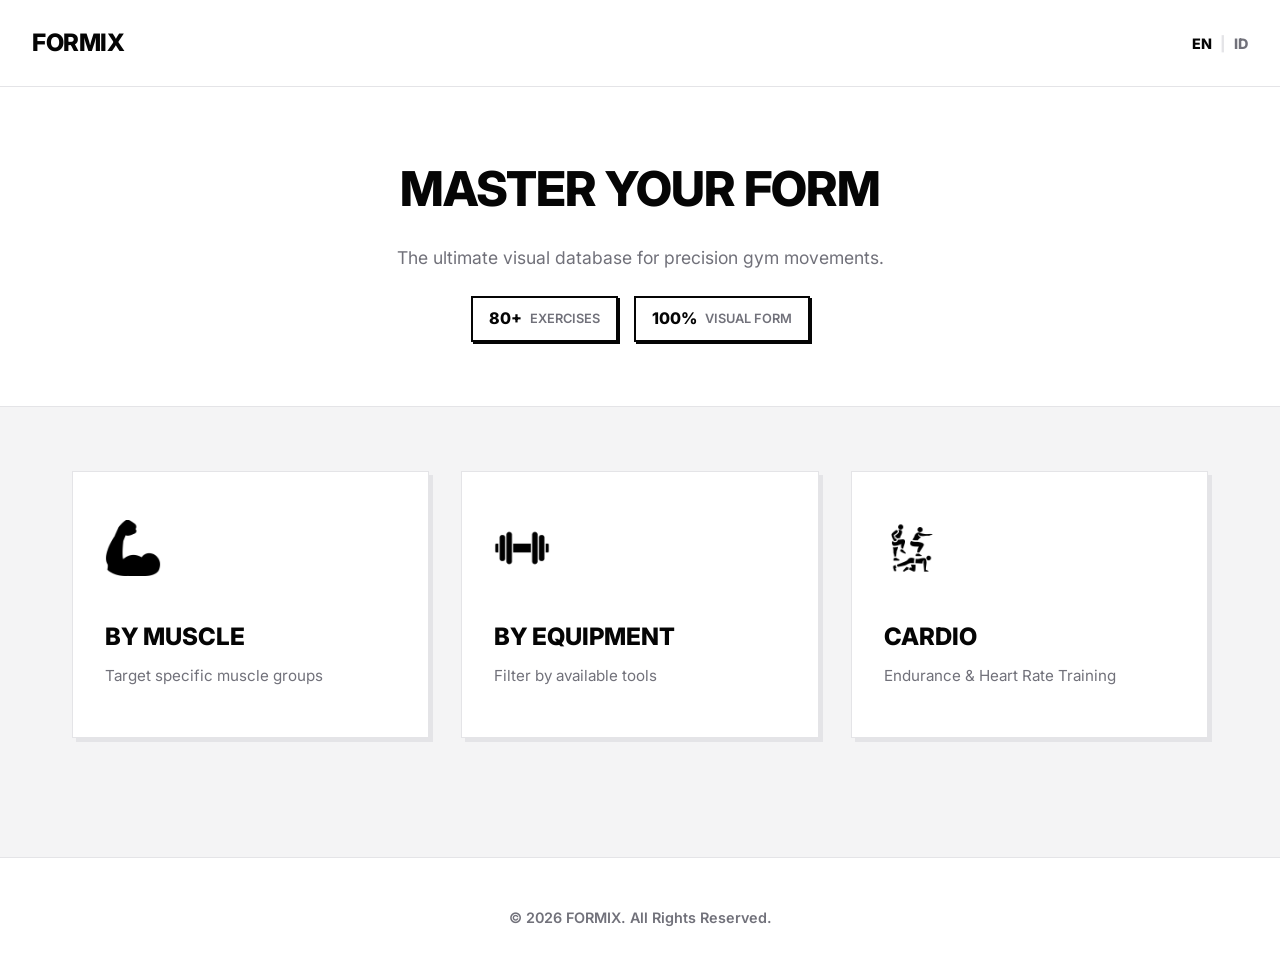
==== index.html @ 6a702053 "commit" ====
<!DOCTYPE html>
<html lang="en">
<head>
    <meta charset="UTF-8">
    <meta name="viewport" content="width=device-width, initial-scale=1.0">
    <link href="https://fonts.googleapis.com/css2?family=Inter:wght@300;400;600;800&display=swap" rel="stylesheet">
    <link rel="stylesheet" href="css/style.css">
    <link rel="icon" type="image/png" href="assets/mini-logo.png">
    <title>Formix</title>
</head>
<body>
    <nav class="navbar">
        <div class="logo">
            FORMIX
        </div>
        <div class="nav-right">
            <div class="lang-switcher">
                <span id="lang-en" class="active">EN</span><span class="separator">|</span><span id="lang-id">ID</span>
            </div>
        </div>
    </nav>
    
    <header class="hero">
        <div class="hero-content">
            <h1 data-i18n="hero_title">MASTER YOUR FORM</h1>
            <p data-i18n="hero_desc">The ultimate visual database for precision gym movements.</p>
            <div class="db-widget">
                <div class="db-stat"><span class="db-number">80+</span><span class="db-label">Exercises</span></div>
                <div class="db-stat"><span class="db-number">100%</span><span class="db-label">Visual Form</span></div>
            </div>
        </div>
    </header>
    
    <main>
        <section class="selection-container fade-in">
            <a href="muscle.html" class="card">
                <div class="card-icon">
                    <img src="assets/biceps.png" alt="Muscle Icon" style="width: 3.5rem; height: 3.5rem; object-fit: contain;">
                </div>
                <h2 data-i18n="nav_muscle">BY MUSCLE</h2>
                <p data-i18n="nav_muscle_desc">Target specific muscle groups</p>
                <div class="card-arrow">
                    <img src="assets/next.png" alt="Go" style="width: 1.5rem; height: 1.5rem; filter: invert(1);">
                </div>
            </a>
            
            <a href="equipment.html" class="card">
                <div class="card-icon">
                    <img src="assets/dumbbells.png" alt="Equipment Icon" style="width: 3.5rem; height: 3.5rem; object-fit: contain;">
                </div>
                <h2 data-i18n="nav_equip">BY EQUIPMENT</h2>
                <p data-i18n="nav_equip_desc">Filter by available tools</p>
                <div class="card-arrow">
                    <img src="assets/next.png" alt="Go" style="width: 1.5rem; height: 1.5rem; filter: invert(1);">
                </div>
            </a>
            
            <a href="workouts.html?category=cardio" class="card">
                <div class="card-icon">
                    <img src="assets/tabata.png" alt="Cardio Icon" style="width: 3.5rem; height: 3.5rem; object-fit: contain;">
                </div>
                <h2 data-i18n="nav_cardio">CARDIO</h2>
                <p data-i18n="nav_cardio_desc">Endurance & Heart Rate Training</p>
                <div class="card-arrow">
                    <img src="assets/next.png" alt="Go" style="width: 1.5rem; height: 1.5rem; filter: invert(1);">
                </div>
            </a>
        </section>
    </main>

    <footer data-i18n="footer">
        &copy; 2026 FORMIX. All Rights Reserved.
    </footer>

    <!-- Muat file bahasa sebelum file app -->
    <script src="js/lang.js"></script>
</body>
</html>
---- css/style.css ----
:root {
    --black: #050505;
    --white: #ffffff;
    --gray-light: #f4f4f5;
    --gray-border: #e4e4e7;
    --gray-text: #71717a;
    --font-main: 'Inter', sans-serif;
}

* { box-sizing: border-box; }

body {
    font-family: var(--font-main);
    background-color: var(--gray-light);
    color: var(--black);
    margin: 0;
    padding: 0;
    line-height: 1.6;
}

/* ================= NAVBAR & LOGO ================= */
.navbar {
    display: flex;
    justify-content: space-between;
    align-items: center;
    padding: 1.5rem 2rem;
    background-color: var(--white);
    border-bottom: 1px solid var(--gray-border);
    position: sticky;
    top: 0;
    z-index: 100;
}

.logo {
    font-weight: 800;
    font-size: 1.5rem;
    letter-spacing: -0.5px;
    display: flex;
    align-items: center;
    gap: 0.5rem;
}

.nav-right {
    display: flex;
    align-items: center;
    gap: 1.5rem;
}

.lang-switcher {
    font-weight: 800;
    font-size: 0.9rem;
}

.lang-switcher span {
    cursor: pointer;
    color: var(--gray-text);
    transition: color 0.3s;
}

.lang-switcher span.active, .lang-switcher span:hover {
    color: var(--black);
}

.lang-switcher .separator {
    margin: 0 0.5rem;
    color: var(--gray-border);
    cursor: default;
}

.back-link {
    text-decoration: none;
    color: var(--black);
    font-weight: 800;
    font-size: 1rem;
    text-transform: uppercase;
    letter-spacing: 1px;
    cursor: pointer;
    display: flex;
    align-items: center;
    gap: 0.5rem;
    padding: 0.5rem 1rem;
    background-color: var(--gray-light);
    border-radius: 5px;
    transition: all 0.3s;
}

.back-link:hover { 
    background-color: var(--black);
    color: var(--white); 
}

/* ================= HEADERS & WIDGET ================= */
.hero, .page-header {
    text-align: center;
    padding: 4rem 1rem;
    background-color: var(--white);
    border-bottom: 1px solid var(--gray-border);
}

.hero h1, .page-header h1 {
    font-weight: 800;
    font-size: 3rem;
    margin: 0;
    letter-spacing: -1px;
    text-transform: uppercase;
}

.hero p, .page-header p {
    color: var(--gray-text);
    font-size: 1.1rem;
    margin-top: 1rem;
}

.db-widget {
    display: flex;
    justify-content: center;
    gap: 1rem;
    margin-top: 1.5rem;
    flex-wrap: wrap;
}

.db-stat {
    background: var(--white);
    border: 2px solid var(--black);
    padding: 0.5rem 1rem;
    display: flex;
    align-items: center;
    gap: 0.5rem;
    box-shadow: 2px 2px 0px var(--black);
}

.db-number {
    font-weight: 800;
    color: var(--black);
}

.db-label {
    font-size: 0.8rem;
    font-weight: 600;
    text-transform: uppercase;
    color: var(--gray-text);
}

/* ================= MAIN & GRIDS ================= */
main {
    padding: 4rem 2rem;
    max-width: 1200px;
    margin: 0 auto;
    min-height: 50vh;
}

.selection-container, .grid-container {
    display: grid;
    grid-template-columns: repeat(auto-fit, minmax(280px, 1fr));
    gap: 2rem;
}

.card {
    background-color: var(--white);
    padding: 3rem 2rem;
    border: 1px solid var(--gray-border);
    text-align: left;
    text-decoration: none;
    color: var(--black);
    display: flex;
    flex-direction: column;
    transition: all 0.3s ease;
    position: relative;
    box-shadow: 4px 4px 0px var(--gray-border);
    cursor: pointer;
}

.card:hover {
    transform: translate(-4px, -4px);
    box-shadow: 8px 8px 0px var(--black);
    border-color: var(--black);
}

.card-icon {
    font-size: 2.5rem;
    margin-bottom: 1.5rem;
}

.card h2 {
    font-weight: 800;
    font-size: 1.5rem;
    margin: 0 0 0.5rem 0;
    text-transform: uppercase;
}

.card p { color: var(--gray-text); margin: 0; font-size: 0.95rem; }

.card-arrow {
    position: absolute;
    bottom: 2rem;
    right: 2rem;
    font-size: 1.5rem;
    opacity: 0;
    transform: translateX(-10px);
    transition: all 0.3s ease;
    font-weight: bold;
}

.card:hover .card-arrow {
    opacity: 1;
    transform: translateX(0);
}

/* ================= FILTER DROPDOWN ================= */
.filter-wrapper {
    margin-top: 2rem;
    display: flex;
    justify-content: center;
    align-items: center;
    gap: 1rem;
    flex-wrap: wrap;
}

.filter-wrapper label {
    font-weight: 800;
    color: var(--gray-text);
    text-transform: uppercase;
    font-size: 0.9rem;
    letter-spacing: 1px;
}

.filter-select {
    padding: 0.6rem 1.5rem;
    font-family: var(--font-main);
    font-size: 0.95rem;
    font-weight: 800;
    border: 2px solid var(--black);
    background-color: var(--white);
    color: var(--black);
    cursor: pointer;
    outline: none;
    text-transform: uppercase;
    border-radius: 0px;
    appearance: none;
    -webkit-appearance: none;
    background-image: url("data:image/svg+xml;charset=US-ASCII,%3Csvg%20xmlns%3D%22http%3A%2F%2Fwww.w3.org%2F2000%2Fsvg%22%20width%3D%22292.4%22%20height%3D%22292.4%22%3E%3Cpath%20fill%3D%22%23000%22%20d%3D%22M287%2069.4a17.6%2017.6%200%200%200-13-5.4H18.4c-5%200-9.3%201.8-12.9%205.4A17.6%2017.6%200%200%200%200%2082.2c0%205%201.8%209.3%205.4%2012.9l128%20127.9c3.6%203.6%207.8%205.4%2012.8%205.4s9.2-1.8%2012.8-5.4L287%2095c3.5-3.5%205.4-7.8%205.4-12.8%200-5-1.9-9.2-5.4-12.8z%22%2F%3E%3C%2Fsvg%3E");
    background-repeat: no-repeat;
    background-position: right 1rem top 50%;
    background-size: 0.65rem auto;
    padding-right: 3rem;
    box-shadow: 3px 3px 0px var(--black);
    transition: all 0.2s ease;
}

.filter-select:hover {
    transform: translate(-2px, -2px);
    box-shadow: 5px 5px 0px var(--black);
}

.filter-select:focus {
    background-color: var(--gray-light);
}

/* ================= WORKOUT CARDS ================= */
.workout-container { display: flex; flex-direction: column; gap: 3rem; }

.workout-card {
    background-color: var(--white);
    border: 1px solid var(--black);
    display: flex;
    flex-direction: column;
    box-shadow: 6px 6px 0px var(--black);
    overflow: hidden;
}

@media(min-width: 850px) { .workout-card { flex-direction: row; } }

.video-container {
    flex: 1;
    background-color: var(--white);
    position: relative;
    display: flex;
    align-items: center;
    justify-content: center;
    border-bottom: 1px solid var(--black);
}

@media(min-width: 850px) { .video-container { border-right: 1px solid var(--black); border-bottom: none; } }

.video-container img {
    width: 100%;
    height: auto;
    max-height: 400px;
    object-fit: contain; 
    padding: 1rem;
}

.workout-details { flex: 1; padding: 3rem; display: flex; flex-direction: column; }
.workout-details h3 { font-weight: 800; font-size: 2rem; margin: 0 0 1rem 0; text-transform: uppercase; }

.tags { display: flex; gap: 0.5rem; margin-bottom: 2rem; flex-wrap: wrap; }
.tag {
    background-color: var(--black);
    color: var(--white);
    padding: 0.4rem 1rem;
    font-size: 0.75rem;
    font-weight: 600;
    text-transform: uppercase;
    display: inline-block;
}

.workout-details h4 { font-weight: 600; margin-bottom: 1rem; color: var(--gray-text); }
.steps { padding-left: 1.2rem; margin: 0; flex-grow: 1; }
.steps li { margin-bottom: 0.8rem; line-height: 1.6; color: #333; }
.steps li::marker { font-weight: 800; }

/* ================= ANIMATIONS ================= */
.fade-in {
    animation: fadeIn 0.6s ease-out forwards;
    opacity: 0;
    transform: translateY(20px);
}

@keyframes fadeIn { to { opacity: 1; transform: translateY(0); } }

/* ================= FOOTER ================= */
footer {
    text-align: center;
    padding: 3rem;
    background-color: var(--white);
    border-top: 1px solid var(--gray-border);
    color: var(--gray-text);
    font-size: 0.9rem;
    font-weight: 600;
}
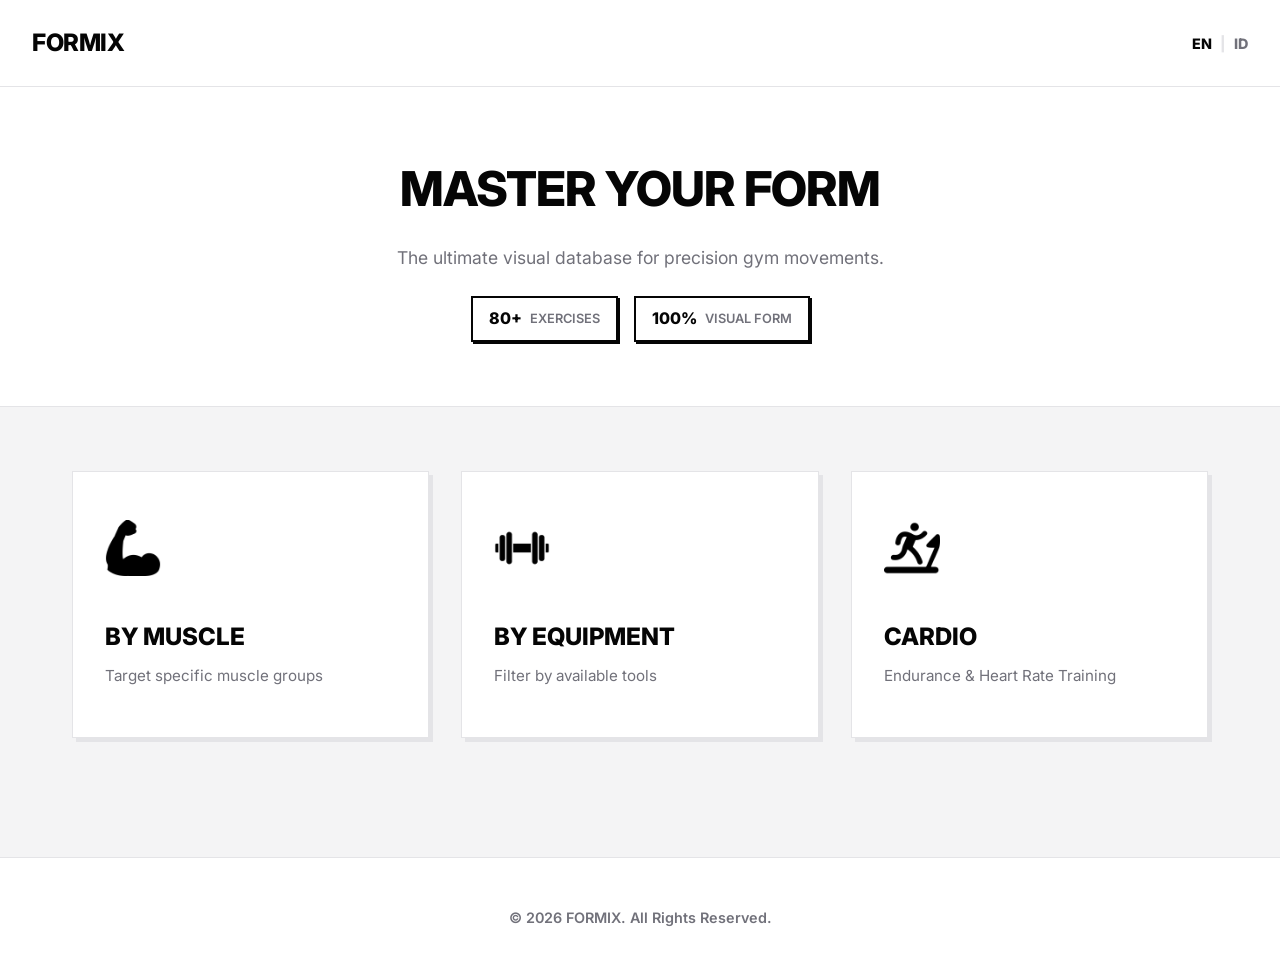
==== commit 83adc275: "commit" ====
--- a/index.html
+++ b/index.html
@@ -23,7 +23,7 @@
     <header class="hero">
         <div class="hero-content">
             <h1 data-i18n="hero_title">MASTER YOUR FORM</h1>
-            <p data-i18n="hero_desc">The ultimate visual database for precision gym movements.</p>
+            <p data-i18n="hero_desc">The ultimate visual database for precision gym & cardio movements.</p>
             <div class="db-widget">
                 <div class="db-stat"><span class="db-number">80+</span><span class="db-label">Exercises</span></div>
                 <div class="db-stat"><span class="db-number">100%</span><span class="db-label">Visual Form</span></div>
@@ -57,7 +57,7 @@
             
             <a href="workouts.html?category=cardio" class="card">
                 <div class="card-icon">
-                    <img src="assets/tabata.png" alt="Cardio Icon" style="width: 3.5rem; height: 3.5rem; object-fit: contain;">
+                    <img src="assets/runner.png" alt="Cardio Icon" style="width: 3.5rem; height: 3.5rem; object-fit: contain;">
                 </div>
                 <h2 data-i18n="nav_cardio">CARDIO</h2>
                 <p data-i18n="nav_cardio_desc">Endurance & Heart Rate Training</p>
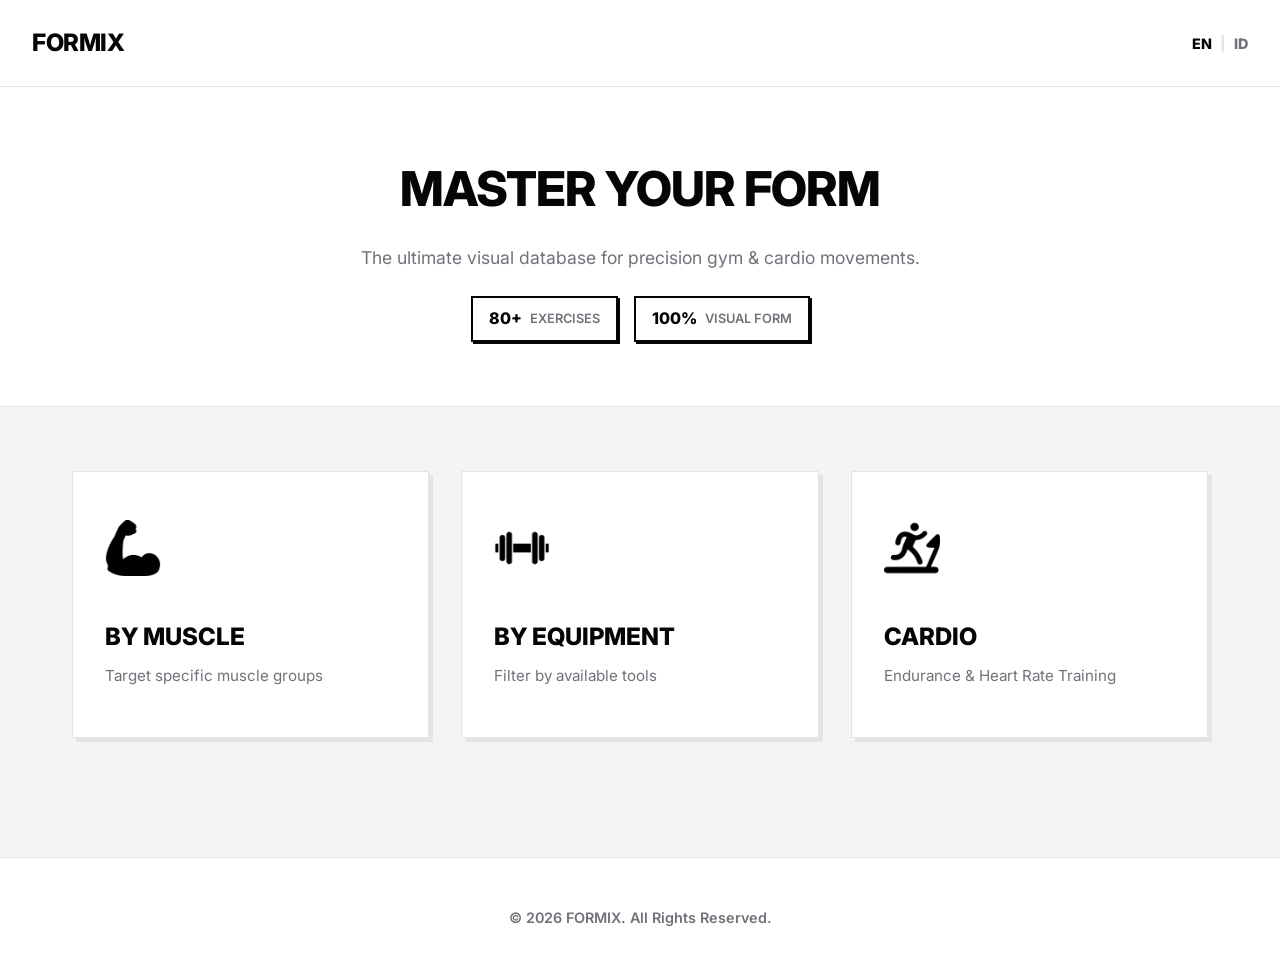
==== commit bdb720bd: "commit" ====
--- a/index.html
+++ b/index.html
@@ -23,7 +23,7 @@
     <header class="hero">
         <div class="hero-content">
             <h1 data-i18n="hero_title">MASTER YOUR FORM</h1>
-            <p data-i18n="hero_desc">The ultimate visual database for precision gym & cardio movements.</p>
+            <p data-i18n="hero_desc">The ultimate visual database for precision gym movements.</p>
             <div class="db-widget">
                 <div class="db-stat"><span class="db-number">80+</span><span class="db-label">Exercises</span></div>
                 <div class="db-stat"><span class="db-number">100%</span><span class="db-label">Visual Form</span></div>
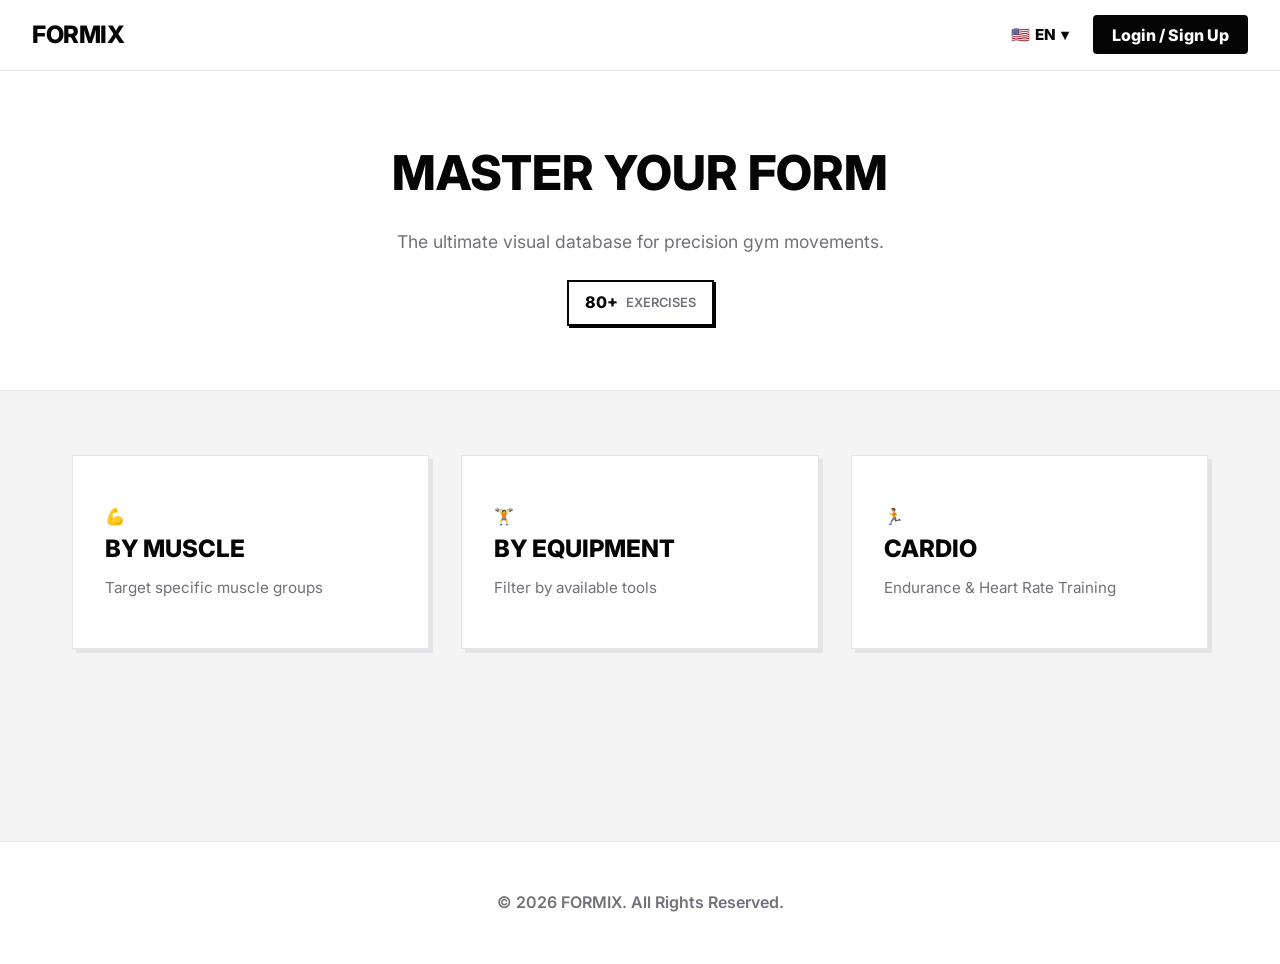
==== commit 8f73c90e: "commit" ====
--- a/index.html
+++ b/index.html
@@ -5,18 +5,22 @@
     <meta name="viewport" content="width=device-width, initial-scale=1.0">
     <link href="https://fonts.googleapis.com/css2?family=Inter:wght@300;400;600;800&display=swap" rel="stylesheet">
     <link rel="stylesheet" href="css/style.css">
-    <link rel="icon" type="image/png" href="assets/mini-logo.png">
     <title>Formix</title>
 </head>
 <body>
     <nav class="navbar">
-        <div class="logo">
-            FORMIX
-        </div>
+        <a href="index.html" class="logo">FORMIX</a>
         <div class="nav-right">
-            <div class="lang-switcher">
-                <span id="lang-en" class="active">EN</span><span class="separator">|</span><span id="lang-id">ID</span>
+            <!-- Pilihan Bahasa Hover -->
+            <div class="lang-dropdown">
+                <div class="lang-dropbtn"><span id="current-flag">🇺🇸</span> <span id="current-lang">EN</span> &#9662;</div>
+                <div class="lang-dropdown-content">
+                    <a href="javascript:void(0)" onclick="setLanguage('en')">🇺🇸 EN</a>
+                    <a href="javascript:void(0)" onclick="setLanguage('id')">🇮🇩 ID</a>
+                </div>
             </div>
+            <!-- Auth Container (Diatur oleh auth.js) -->
+            <div id="auth-container"></div>
         </div>
     </nav>
     
@@ -26,7 +30,6 @@
             <p data-i18n="hero_desc">The ultimate visual database for precision gym movements.</p>
             <div class="db-widget">
                 <div class="db-stat"><span class="db-number">80+</span><span class="db-label">Exercises</span></div>
-                <div class="db-stat"><span class="db-number">100%</span><span class="db-label">Visual Form</span></div>
             </div>
         </div>
     </header>
@@ -34,45 +37,32 @@
     <main>
         <section class="selection-container fade-in">
             <a href="muscle.html" class="card">
-                <div class="card-icon">
-                    <img src="assets/biceps.png" alt="Muscle Icon" style="width: 3.5rem; height: 3.5rem; object-fit: contain;">
-                </div>
+                <div class="card-icon">💪</div>
                 <h2 data-i18n="nav_muscle">BY MUSCLE</h2>
                 <p data-i18n="nav_muscle_desc">Target specific muscle groups</p>
-                <div class="card-arrow">
-                    <img src="assets/next.png" alt="Go" style="width: 1.5rem; height: 1.5rem; filter: invert(1);">
-                </div>
             </a>
-            
             <a href="equipment.html" class="card">
-                <div class="card-icon">
-                    <img src="assets/dumbbells.png" alt="Equipment Icon" style="width: 3.5rem; height: 3.5rem; object-fit: contain;">
-                </div>
+                <div class="card-icon">🏋️</div>
                 <h2 data-i18n="nav_equip">BY EQUIPMENT</h2>
                 <p data-i18n="nav_equip_desc">Filter by available tools</p>
-                <div class="card-arrow">
-                    <img src="assets/next.png" alt="Go" style="width: 1.5rem; height: 1.5rem; filter: invert(1);">
-                </div>
             </a>
-            
             <a href="workouts.html?category=cardio" class="card">
-                <div class="card-icon">
-                    <img src="assets/runner.png" alt="Cardio Icon" style="width: 3.5rem; height: 3.5rem; object-fit: contain;">
-                </div>
+                <div class="card-icon">🏃</div>
                 <h2 data-i18n="nav_cardio">CARDIO</h2>
                 <p data-i18n="nav_cardio_desc">Endurance & Heart Rate Training</p>
-                <div class="card-arrow">
-                    <img src="assets/next.png" alt="Go" style="width: 1.5rem; height: 1.5rem; filter: invert(1);">
-                </div>
             </a>
         </section>
     </main>
 
-    <footer data-i18n="footer">
-        &copy; 2026 FORMIX. All Rights Reserved.
-    </footer>
+    <footer data-i18n="footer">&copy; 2026 FORMIX. All Rights Reserved.</footer>
 
-    <!-- Muat file bahasa sebelum file app -->
+    <!-- Scripts Wajib -->
+    <script src="js/db/muscles.js"></script>
+    <script src="js/db/upper.js"></script>
+    <script src="js/db/lower.js"></script>
+    <script src="js/db/cardio.js"></script>
     <script src="js/lang.js"></script>
+    <script src="js/auth.js"></script>
+    <script src="js/app.js"></script>
 </body>
 </html>
--- a/css/style.css
+++ b/css/style.css
@@ -1,330 +1,72 @@
-:root {
-    --black: #050505;
-    --white: #ffffff;
-    --gray-light: #f4f4f5;
-    --gray-border: #e4e4e7;
-    --gray-text: #71717a;
-    --font-main: 'Inter', sans-serif;
-}
+:root { --black: #050505; --white: #ffffff; --gray-light: #f4f4f5; --gray-border: #e4e4e7; --gray-text: #71717a; --font-main: 'Inter', sans-serif; --primary: #2563eb; }
+* { box-sizing: border-box; }
+body { font-family: var(--font-main); background-color: var(--gray-light); color: var(--black); margin: 0; padding: 0; line-height: 1.6; }
 
-* { box-sizing: border-box; }
+/* NAVBAR & DROPDOWNS */
+.navbar { display: flex; justify-content: space-between; align-items: center; padding: 1rem 2rem; background-color: var(--white); border-bottom: 1px solid var(--gray-border); position: sticky; top: 0; z-index: 100; }
+.logo { font-weight: 800; font-size: 1.5rem; letter-spacing: -0.5px; display: flex; align-items: center; gap: 0.5rem; cursor: pointer; color: var(--black); text-decoration: none;}
+.nav-right { display: flex; align-items: center; gap: 1.5rem; }
 
-body {
-    font-family: var(--font-main);
-    background-color: var(--gray-light);
-    color: var(--black);
-    margin: 0;
-    padding: 0;
-    line-height: 1.6;
-}
+.lang-dropdown, .profile-dropdown { position: relative; display: inline-block; cursor: pointer; }
+.lang-dropbtn { font-weight: 800; font-size: 0.95rem; display: flex; align-items: center; gap: 0.3rem; }
+.lang-dropdown-content, .profile-dropdown-content { display: none; position: absolute; right: 0; background-color: var(--white); min-width: 180px; box-shadow: 0px 8px 16px rgba(0,0,0,0.1); border: 1px solid var(--gray-border); z-index: 101; border-radius: 4px; overflow: hidden; }
+.lang-dropdown:hover .lang-dropdown-content, .profile-dropdown:hover .profile-dropdown-content { display: block; }
+.lang-dropdown-content a, .profile-dropdown-content a { color: var(--black); padding: 12px 16px; text-decoration: none; display: block; font-size: 0.9rem; font-weight: 600; border-bottom: 1px solid var(--gray-light); }
+.lang-dropdown-content a:hover, .profile-dropdown-content a:hover { background-color: var(--gray-light); }
 
-/* ================= NAVBAR & LOGO ================= */
-.navbar {
-    display: flex;
-    justify-content: space-between;
-    align-items: center;
-    padding: 1.5rem 2rem;
-    background-color: var(--white);
-    border-bottom: 1px solid var(--gray-border);
-    position: sticky;
-    top: 0;
-    z-index: 100;
-}
+.nav-profile-pic { width: 40px; height: 40px; border-radius: 50%; object-fit: cover; border: 2px solid var(--black); background: #eee; }
+.btn-primary { background: var(--black); color: var(--white); padding: 0.6rem 1.2rem; text-decoration: none; font-weight: 800; border-radius: 4px; border: none; cursor: pointer; transition: 0.2s; }
+.btn-primary:hover { opacity: 0.8; }
+.btn-danger { background: #dc2626; color: white; }
 
-.logo {
-    font-weight: 800;
-    font-size: 1.5rem;
-    letter-spacing: -0.5px;
-    display: flex;
-    align-items: center;
-    gap: 0.5rem;
-}
+/* HEADERS & WIDGET */
+.hero, .page-header { text-align: center; padding: 4rem 1rem; background-color: var(--white); border-bottom: 1px solid var(--gray-border); }
+.hero h1, .page-header h1 { font-weight: 800; font-size: 3rem; margin: 0; text-transform: uppercase; }
+.hero p, .page-header p { color: var(--gray-text); font-size: 1.1rem; margin-top: 1rem; }
+.db-widget { display: flex; justify-content: center; gap: 1rem; margin-top: 1.5rem; flex-wrap: wrap; }
+.db-stat { background: var(--white); border: 2px solid var(--black); padding: 0.5rem 1rem; display: flex; align-items: center; gap: 0.5rem; box-shadow: 2px 2px 0px var(--black); }
+.db-number { font-weight: 800; color: var(--black); }
+.db-label { font-size: 0.8rem; font-weight: 600; text-transform: uppercase; color: var(--gray-text); }
 
-.nav-right {
-    display: flex;
-    align-items: center;
-    gap: 1.5rem;
-}
-
-.lang-switcher {
-    font-weight: 800;
-    font-size: 0.9rem;
-}
-
-.lang-switcher span {
-    cursor: pointer;
-    color: var(--gray-text);
-    transition: color 0.3s;
-}
-
-.lang-switcher span.active, .lang-switcher span:hover {
-    color: var(--black);
-}
-
-.lang-switcher .separator {
-    margin: 0 0.5rem;
-    color: var(--gray-border);
-    cursor: default;
-}
-
-.back-link {
-    text-decoration: none;
-    color: var(--black);
-    font-weight: 800;
-    font-size: 1rem;
-    text-transform: uppercase;
-    letter-spacing: 1px;
-    cursor: pointer;
-    display: flex;
-    align-items: center;
-    gap: 0.5rem;
-    padding: 0.5rem 1rem;
-    background-color: var(--gray-light);
-    border-radius: 5px;
-    transition: all 0.3s;
-}
-
-.back-link:hover { 
-    background-color: var(--black);
-    color: var(--white); 
-}
-
-/* ================= HEADERS & WIDGET ================= */
-.hero, .page-header {
-    text-align: center;
-    padding: 4rem 1rem;
-    background-color: var(--white);
-    border-bottom: 1px solid var(--gray-border);
-}
-
-.hero h1, .page-header h1 {
-    font-weight: 800;
-    font-size: 3rem;
-    margin: 0;
-    letter-spacing: -1px;
-    text-transform: uppercase;
-}
-
-.hero p, .page-header p {
-    color: var(--gray-text);
-    font-size: 1.1rem;
-    margin-top: 1rem;
-}
-
-.db-widget {
-    display: flex;
-    justify-content: center;
-    gap: 1rem;
-    margin-top: 1.5rem;
-    flex-wrap: wrap;
-}
-
-.db-stat {
-    background: var(--white);
-    border: 2px solid var(--black);
-    padding: 0.5rem 1rem;
-    display: flex;
-    align-items: center;
-    gap: 0.5rem;
-    box-shadow: 2px 2px 0px var(--black);
-}
-
-.db-number {
-    font-weight: 800;
-    color: var(--black);
-}
-
-.db-label {
-    font-size: 0.8rem;
-    font-weight: 600;
-    text-transform: uppercase;
-    color: var(--gray-text);
-}
-
-/* ================= MAIN & GRIDS ================= */
-main {
-    padding: 4rem 2rem;
-    max-width: 1200px;
-    margin: 0 auto;
-    min-height: 50vh;
-}
-
-.selection-container, .grid-container {
-    display: grid;
-    grid-template-columns: repeat(auto-fit, minmax(280px, 1fr));
-    gap: 2rem;
-}
-
-.card {
-    background-color: var(--white);
-    padding: 3rem 2rem;
-    border: 1px solid var(--gray-border);
-    text-align: left;
-    text-decoration: none;
-    color: var(--black);
-    display: flex;
-    flex-direction: column;
-    transition: all 0.3s ease;
-    position: relative;
-    box-shadow: 4px 4px 0px var(--gray-border);
-    cursor: pointer;
-}
-
-.card:hover {
-    transform: translate(-4px, -4px);
-    box-shadow: 8px 8px 0px var(--black);
-    border-color: var(--black);
-}
-
-.card-icon {
-    font-size: 2.5rem;
-    margin-bottom: 1.5rem;
-}
-
-.card h2 {
-    font-weight: 800;
-    font-size: 1.5rem;
-    margin: 0 0 0.5rem 0;
-    text-transform: uppercase;
-}
-
+/* MAIN GRIDS */
+main { padding: 4rem 2rem; max-width: 1200px; margin: 0 auto; min-height: 50vh; }
+.grid-container, .selection-container { display: grid; grid-template-columns: repeat(auto-fit, minmax(280px, 1fr)); gap: 2rem; }
+.section-header { font-size: 1.5rem; font-weight: 800; color: var(--black); margin: 2rem 0 1.5rem; text-transform: uppercase; border-bottom: 3px solid var(--black); display: inline-block; padding-bottom: 0.5rem; }
+.card { background-color: var(--white); padding: 3rem 2rem; border: 1px solid var(--gray-border); text-align: left; text-decoration: none; color: var(--black); display: flex; flex-direction: column; transition: 0.3s; position: relative; box-shadow: 4px 4px 0px var(--gray-border); cursor: pointer; }
+.card:hover { transform: translate(-4px, -4px); box-shadow: 8px 8px 0px var(--black); border-color: var(--black); }
+.card h2 { font-weight: 800; font-size: 1.5rem; margin: 0 0 0.5rem 0; text-transform: uppercase; }
 .card p { color: var(--gray-text); margin: 0; font-size: 0.95rem; }
 
-.card-arrow {
-    position: absolute;
-    bottom: 2rem;
-    right: 2rem;
-    font-size: 1.5rem;
-    opacity: 0;
-    transform: translateX(-10px);
-    transition: all 0.3s ease;
-    font-weight: bold;
-}
+/* FORMS & AUTH */
+.auth-container, .account-container { background: var(--white); border: 1px solid var(--black); padding: 3rem; max-width: 500px; margin: 0 auto; box-shadow: 6px 6px 0px var(--black); }
+.form-group { margin-bottom: 1.5rem; text-align: left; }
+.form-group label { display: block; font-weight: 800; margin-bottom: 0.5rem; text-transform: uppercase; font-size: 0.85rem; }
+.form-group input, .form-group select { width: 100%; padding: 0.8rem; border: 2px solid var(--gray-border); font-family: inherit; font-size: 1rem; transition: 0.3s; }
+.form-group input:focus, .form-group select:focus { outline: none; border-color: var(--black); }
+.google-btn { display: flex; align-items: center; justify-content: center; gap: 10px; background: white; color: black; border: 2px solid black; width: 100%; padding: 0.8rem; font-weight: 800; cursor: pointer; margin-top: 1rem; transition: 0.2s; }
+.google-btn:hover { background: var(--gray-light); }
 
-.card:hover .card-arrow {
-    opacity: 1;
-    transform: translateX(0);
-}
+/* CUSTOM WORKOUTS */
+.cw-header { display: flex; justify-content: space-between; align-items: center; margin-bottom: 2rem; flex-wrap: wrap; gap: 1rem; }
+.cw-item { background: white; border: 1px solid black; padding: 1.5rem; margin-bottom: 1rem; display: flex; justify-content: space-between; align-items: center; box-shadow: 3px 3px 0px black; }
+.cw-item h3 { margin: 0 0 0.5rem 0; font-weight: 800; text-transform: uppercase; }
+.cw-details { color: var(--gray-text); font-size: 0.9rem; }
+.modal { display: none; position: fixed; top: 0; left: 0; width: 100%; height: 100%; background: rgba(0,0,0,0.5); z-index: 1000; justify-content: center; align-items: center; }
+.modal-content { background: white; padding: 2rem; width: 90%; max-width: 600px; border: 2px solid black; box-shadow: 8px 8px 0px black; max-height: 90vh; overflow-y: auto; }
+.close-modal { float: right; font-size: 1.5rem; font-weight: bold; cursor: pointer; }
 
-/* ================= FILTER DROPDOWN ================= */
-.filter-wrapper {
-    margin-top: 2rem;
-    display: flex;
-    justify-content: center;
-    align-items: center;
-    gap: 1rem;
-    flex-wrap: wrap;
-}
+/* WORKOUT CARDS (Original) */
+.workout-card { background-color: var(--white); border: 1px solid var(--black); display: flex; flex-direction: column; box-shadow: 6px 6px 0px var(--black); margin-bottom: 3rem; }
+@media(min-width: 850px) { .workout-card { flex-direction: row; } }
+.video-container { flex: 1; position: relative; display: flex; align-items: center; justify-content: center; border-bottom: 1px solid var(--black); padding: 1rem; }
+@media(min-width: 850px) { .video-container { border-right: 1px solid var(--black); border-bottom: none; } }
+.video-container img { width: 100%; max-height: 400px; object-fit: contain; }
+.workout-details { flex: 1; padding: 3rem; }
+.workout-details h3 { font-weight: 800; font-size: 2rem; margin: 0 0 1rem; text-transform: uppercase; }
+.tags { display: flex; gap: 0.5rem; margin-bottom: 1.5rem; flex-wrap: wrap; }
+.tag { background-color: var(--black); color: var(--white); padding: 0.3rem 0.8rem; font-size: 0.75rem; font-weight: 600; text-transform: uppercase; }
+.steps { padding-left: 1.2rem; }
 
-.filter-wrapper label {
-    font-weight: 800;
-    color: var(--gray-text);
-    text-transform: uppercase;
-    font-size: 0.9rem;
-    letter-spacing: 1px;
-}
-
-.filter-select {
-    padding: 0.6rem 1.5rem;
-    font-family: var(--font-main);
-    font-size: 0.95rem;
-    font-weight: 800;
-    border: 2px solid var(--black);
-    background-color: var(--white);
-    color: var(--black);
-    cursor: pointer;
-    outline: none;
-    text-transform: uppercase;
-    border-radius: 0px;
-    appearance: none;
-    -webkit-appearance: none;
-    background-image: url("data:image/svg+xml;charset=US-ASCII,%3Csvg%20xmlns%3D%22http%3A%2F%2Fwww.w3.org%2F2000%2Fsvg%22%20width%3D%22292.4%22%20height%3D%22292.4%22%3E%3Cpath%20fill%3D%22%23000%22%20d%3D%22M287%2069.4a17.6%2017.6%200%200%200-13-5.4H18.4c-5%200-9.3%201.8-12.9%205.4A17.6%2017.6%200%200%200%200%2082.2c0%205%201.8%209.3%205.4%2012.9l128%20127.9c3.6%203.6%207.8%205.4%2012.8%205.4s9.2-1.8%2012.8-5.4L287%2095c3.5-3.5%205.4-7.8%205.4-12.8%200-5-1.9-9.2-5.4-12.8z%22%2F%3E%3C%2Fsvg%3E");
-    background-repeat: no-repeat;
-    background-position: right 1rem top 50%;
-    background-size: 0.65rem auto;
-    padding-right: 3rem;
-    box-shadow: 3px 3px 0px var(--black);
-    transition: all 0.2s ease;
-}
-
-.filter-select:hover {
-    transform: translate(-2px, -2px);
-    box-shadow: 5px 5px 0px var(--black);
-}
-
-.filter-select:focus {
-    background-color: var(--gray-light);
-}
-
-/* ================= WORKOUT CARDS ================= */
-.workout-container { display: flex; flex-direction: column; gap: 3rem; }
-
-.workout-card {
-    background-color: var(--white);
-    border: 1px solid var(--black);
-    display: flex;
-    flex-direction: column;
-    box-shadow: 6px 6px 0px var(--black);
-    overflow: hidden;
-}
-
-@media(min-width: 850px) { .workout-card { flex-direction: row; } }
-
-.video-container {
-    flex: 1;
-    background-color: var(--white);
-    position: relative;
-    display: flex;
-    align-items: center;
-    justify-content: center;
-    border-bottom: 1px solid var(--black);
-}
-
-@media(min-width: 850px) { .video-container { border-right: 1px solid var(--black); border-bottom: none; } }
-
-.video-container img {
-    width: 100%;
-    height: auto;
-    max-height: 400px;
-    object-fit: contain; 
-    padding: 1rem;
-}
-
-.workout-details { flex: 1; padding: 3rem; display: flex; flex-direction: column; }
-.workout-details h3 { font-weight: 800; font-size: 2rem; margin: 0 0 1rem 0; text-transform: uppercase; }
-
-.tags { display: flex; gap: 0.5rem; margin-bottom: 2rem; flex-wrap: wrap; }
-.tag {
-    background-color: var(--black);
-    color: var(--white);
-    padding: 0.4rem 1rem;
-    font-size: 0.75rem;
-    font-weight: 600;
-    text-transform: uppercase;
-    display: inline-block;
-}
-
-.workout-details h4 { font-weight: 600; margin-bottom: 1rem; color: var(--gray-text); }
-.steps { padding-left: 1.2rem; margin: 0; flex-grow: 1; }
-.steps li { margin-bottom: 0.8rem; line-height: 1.6; color: #333; }
-.steps li::marker { font-weight: 800; }
-
-/* ================= ANIMATIONS ================= */
-.fade-in {
-    animation: fadeIn 0.6s ease-out forwards;
-    opacity: 0;
-    transform: translateY(20px);
-}
-
-@keyframes fadeIn { to { opacity: 1; transform: translateY(0); } }
-
-/* ================= FOOTER ================= */
-footer {
-    text-align: center;
-    padding: 3rem;
-    background-color: var(--white);
-    border-top: 1px solid var(--gray-border);
-    color: var(--gray-text);
-    font-size: 0.9rem;
-    font-weight: 600;
-}+.fade-in { animation: fadeIn 0.5s ease forwards; }
+@keyframes fadeIn { from { opacity:0; transform:translateY(10px); } to { opacity:1; transform:translateY(0); } }
+footer { text-align: center; padding: 3rem; background: var(--white); border-top: 1px solid var(--gray-border); color: var(--gray-text); font-weight: 600; }
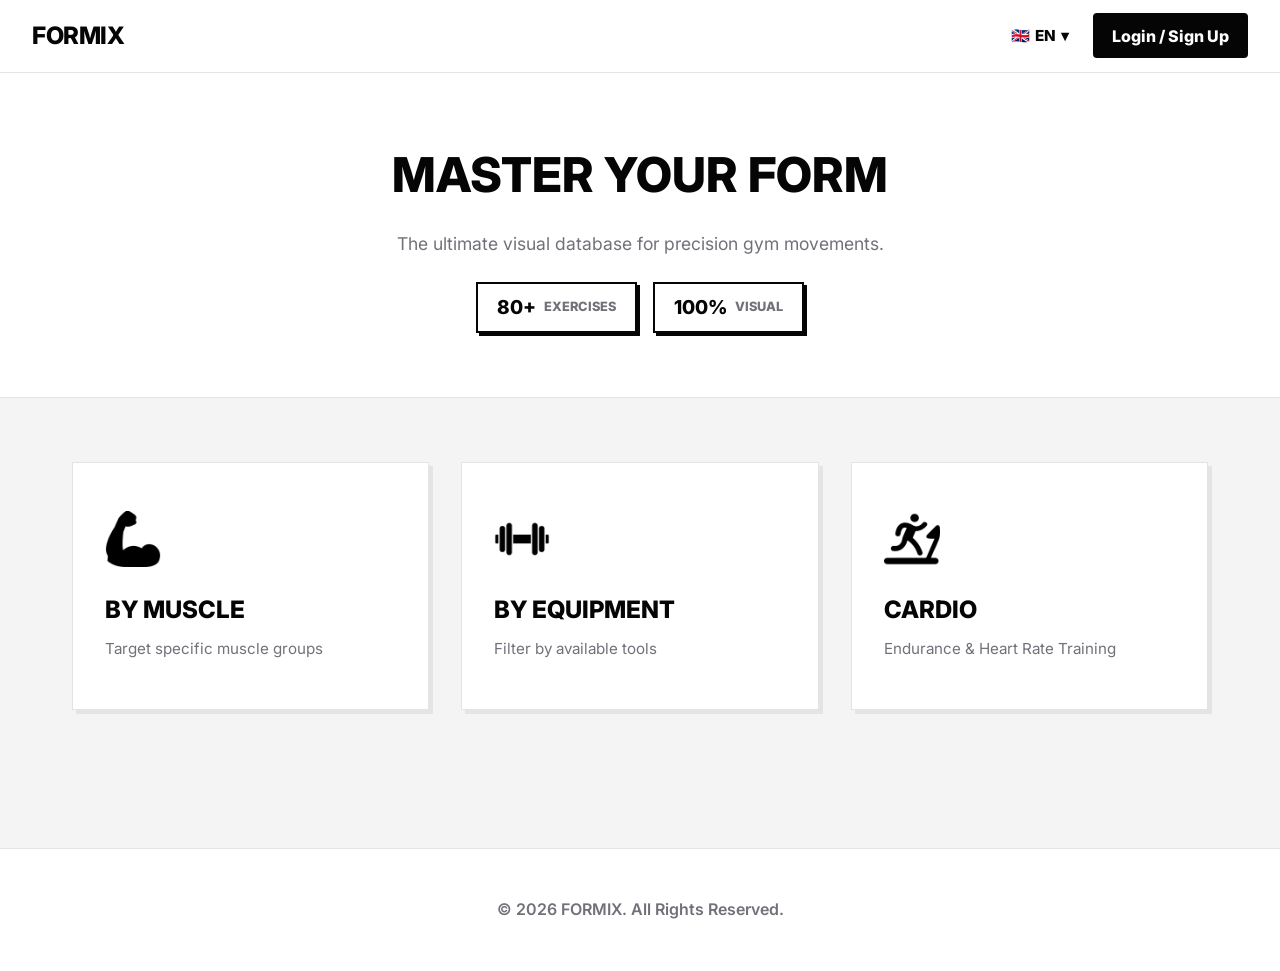
==== commit 64c10c59: "commit" ====
--- a/index.html
+++ b/index.html
@@ -5,64 +5,54 @@
     <meta name="viewport" content="width=device-width, initial-scale=1.0">
     <link href="https://fonts.googleapis.com/css2?family=Inter:wght@300;400;600;800&display=swap" rel="stylesheet">
     <link rel="stylesheet" href="css/style.css">
+    <link rel="icon" type="image/png" href="assets/mini-logo.png">
     <title>Formix</title>
 </head>
 <body>
     <nav class="navbar">
         <a href="index.html" class="logo">FORMIX</a>
         <div class="nav-right">
-            <!-- Pilihan Bahasa Hover -->
             <div class="lang-dropdown">
-                <div class="lang-dropbtn"><span id="current-flag">🇺🇸</span> <span id="current-lang">EN</span> &#9662;</div>
+                <div class="lang-dropbtn"><span id="current-flag">🇬🇧</span> <span id="current-lang">EN</span> &#9662;</div>
                 <div class="lang-dropdown-content">
-                    <a href="javascript:void(0)" onclick="setLanguage('en')">🇺🇸 EN</a>
-                    <a href="javascript:void(0)" onclick="setLanguage('id')">🇮🇩 ID</a>
+                    <a href="javascript:void(0)" onclick="setLanguage('en')">🇬🇧 English</a>
+                    <a href="javascript:void(0)" onclick="setLanguage('id')">🇮🇩 Indonesia</a>
                 </div>
             </div>
-            <!-- Auth Container (Diatur oleh auth.js) -->
             <div id="auth-container"></div>
         </div>
     </nav>
-    
     <header class="hero">
         <div class="hero-content">
             <h1 data-i18n="hero_title">MASTER YOUR FORM</h1>
             <p data-i18n="hero_desc">The ultimate visual database for precision gym movements.</p>
             <div class="db-widget">
-                <div class="db-stat"><span class="db-number">80+</span><span class="db-label">Exercises</span></div>
+                <div class="db-stat"><span class="db-number">80+</span><span class="db-label" data-i18n="wdg_ex">Exercises</span></div>
+                <div class="db-stat"><span class="db-number">100%</span><span class="db-label" data-i18n="wdg_vis">Visual</span></div>
             </div>
         </div>
     </header>
-    
     <main>
         <section class="selection-container fade-in">
             <a href="muscle.html" class="card">
-                <div class="card-icon">💪</div>
+                <div class="card-icon"><img src="assets/biceps.png" alt="Muscle"></div>
                 <h2 data-i18n="nav_muscle">BY MUSCLE</h2>
                 <p data-i18n="nav_muscle_desc">Target specific muscle groups</p>
             </a>
             <a href="equipment.html" class="card">
-                <div class="card-icon">🏋️</div>
+                <div class="card-icon"><img src="assets/dumbbells.png" alt="Equipment"></div>
                 <h2 data-i18n="nav_equip">BY EQUIPMENT</h2>
                 <p data-i18n="nav_equip_desc">Filter by available tools</p>
             </a>
             <a href="workouts.html?category=cardio" class="card">
-                <div class="card-icon">🏃</div>
+                <div class="card-icon"><img src="assets/runner.png" alt="Cardio"></div>
                 <h2 data-i18n="nav_cardio">CARDIO</h2>
                 <p data-i18n="nav_cardio_desc">Endurance & Heart Rate Training</p>
             </a>
         </section>
     </main>
-
     <footer data-i18n="footer">&copy; 2026 FORMIX. All Rights Reserved.</footer>
-
-    <!-- Scripts Wajib -->
-    <script src="js/db/muscles.js"></script>
-    <script src="js/db/upper.js"></script>
-    <script src="js/db/lower.js"></script>
-    <script src="js/db/cardio.js"></script>
-    <script src="js/lang.js"></script>
-    <script src="js/auth.js"></script>
-    <script src="js/app.js"></script>
+    <script src="js/db/muscles.js"></script><script src="js/db/upper.js"></script><script src="js/db/lower.js"></script><script src="js/db/cardio.js"></script>
+    <script src="js/lang.js"></script><script src="js/auth.js"></script><script src="js/app.js"></script>
 </body>
 </html>
--- a/css/style.css
+++ b/css/style.css
@@ -4,47 +4,57 @@
 
 /* NAVBAR & DROPDOWNS */
 .navbar { display: flex; justify-content: space-between; align-items: center; padding: 1rem 2rem; background-color: var(--white); border-bottom: 1px solid var(--gray-border); position: sticky; top: 0; z-index: 100; }
-.logo { font-weight: 800; font-size: 1.5rem; letter-spacing: -0.5px; display: flex; align-items: center; gap: 0.5rem; cursor: pointer; color: var(--black); text-decoration: none;}
+.logo { font-weight: 800; font-size: 1.5rem; letter-spacing: -0.5px; text-decoration: none; color: var(--black); }
 .nav-right { display: flex; align-items: center; gap: 1.5rem; }
 
-.lang-dropdown, .profile-dropdown { position: relative; display: inline-block; cursor: pointer; }
+.lang-dropdown, .profile-dropdown { position: relative; display: inline-block; cursor: pointer; padding: 0.5rem 0; }
 .lang-dropbtn { font-weight: 800; font-size: 0.95rem; display: flex; align-items: center; gap: 0.3rem; }
-.lang-dropdown-content, .profile-dropdown-content { display: none; position: absolute; right: 0; background-color: var(--white); min-width: 180px; box-shadow: 0px 8px 16px rgba(0,0,0,0.1); border: 1px solid var(--gray-border); z-index: 101; border-radius: 4px; overflow: hidden; }
+.lang-dropdown-content, .profile-dropdown-content { display: none; position: absolute; right: 0; top: 100%; background-color: var(--white); min-width: 150px; box-shadow: 0px 8px 16px rgba(0,0,0,0.1); border: 1px solid var(--gray-border); z-index: 101; border-radius: 4px; overflow: hidden; }
 .lang-dropdown:hover .lang-dropdown-content, .profile-dropdown:hover .profile-dropdown-content { display: block; }
-.lang-dropdown-content a, .profile-dropdown-content a { color: var(--black); padding: 12px 16px; text-decoration: none; display: block; font-size: 0.9rem; font-weight: 600; border-bottom: 1px solid var(--gray-light); }
-.lang-dropdown-content a:hover, .profile-dropdown-content a:hover { background-color: var(--gray-light); }
+.lang-dropdown-content a, .profile-dropdown-content a { color: var(--black); padding: 12px 16px; text-decoration: none; display: block; font-size: 0.9rem; font-weight: 600; border-bottom: 1px solid var(--gray-light); transition: 0.2s; }
+.lang-dropdown-content a:hover, .profile-dropdown-content a:hover { background-color: var(--gray-light); padding-left: 20px; }
 
-.nav-profile-pic { width: 40px; height: 40px; border-radius: 50%; object-fit: cover; border: 2px solid var(--black); background: #eee; }
-.btn-primary { background: var(--black); color: var(--white); padding: 0.6rem 1.2rem; text-decoration: none; font-weight: 800; border-radius: 4px; border: none; cursor: pointer; transition: 0.2s; }
-.btn-primary:hover { opacity: 0.8; }
+.nav-profile-pic { width: 35px; height: 35px; border-radius: 50%; object-fit: cover; border: 2px solid var(--black); background: #eee; vertical-align: middle; }
+.btn-primary { background: var(--black); color: var(--white); padding: 0.8rem 1.2rem; text-decoration: none; font-weight: 800; border-radius: 4px; border: none; cursor: pointer; transition: 0.2s; text-align: center; }
+.btn-primary:hover { opacity: 0.8; transform: translateY(-2px); }
 .btn-danger { background: #dc2626; color: white; }
 
-/* HEADERS & WIDGET */
-.hero, .page-header { text-align: center; padding: 4rem 1rem; background-color: var(--white); border-bottom: 1px solid var(--gray-border); }
+/* HEADERS, WIDGETS & ESTHETIC BACK BUTTON */
+.page-header, .hero { position: relative; text-align: center; padding: 4rem 1rem; background-color: var(--white); border-bottom: 1px solid var(--gray-border); }
+.header-back-btn { 
+    position: absolute; left: 2rem; top: 2rem; text-decoration: none; color: var(--black); 
+    font-weight: 800; text-transform: uppercase; font-size: 0.85rem; letter-spacing: 1px; 
+    transition: all 0.3s ease; border: 2px solid var(--black); padding: 0.5rem 1.2rem; 
+    border-radius: 5px; background-color: var(--white); box-shadow: 3px 3px 0px var(--black);
+}
+.header-back-btn:hover { transform: translate(-2px, -2px); box-shadow: 5px 5px 0px var(--black); background-color: var(--gray-light); }
 .hero h1, .page-header h1 { font-weight: 800; font-size: 3rem; margin: 0; text-transform: uppercase; }
 .hero p, .page-header p { color: var(--gray-text); font-size: 1.1rem; margin-top: 1rem; }
 .db-widget { display: flex; justify-content: center; gap: 1rem; margin-top: 1.5rem; flex-wrap: wrap; }
-.db-stat { background: var(--white); border: 2px solid var(--black); padding: 0.5rem 1rem; display: flex; align-items: center; gap: 0.5rem; box-shadow: 2px 2px 0px var(--black); }
-.db-number { font-weight: 800; color: var(--black); }
-.db-label { font-size: 0.8rem; font-weight: 600; text-transform: uppercase; color: var(--gray-text); }
+.db-stat { background: var(--white); border: 2px solid var(--black); padding: 0.5rem 1.2rem; display: flex; align-items: center; gap: 0.5rem; box-shadow: 3px 3px 0px var(--black); }
+.db-number { font-weight: 800; color: var(--black); font-size: 1.2rem; }
+.db-label { font-size: 0.8rem; font-weight: 800; text-transform: uppercase; color: var(--gray-text); }
 
 /* MAIN GRIDS */
 main { padding: 4rem 2rem; max-width: 1200px; margin: 0 auto; min-height: 50vh; }
 .grid-container, .selection-container { display: grid; grid-template-columns: repeat(auto-fit, minmax(280px, 1fr)); gap: 2rem; }
-.section-header { font-size: 1.5rem; font-weight: 800; color: var(--black); margin: 2rem 0 1.5rem; text-transform: uppercase; border-bottom: 3px solid var(--black); display: inline-block; padding-bottom: 0.5rem; }
 .card { background-color: var(--white); padding: 3rem 2rem; border: 1px solid var(--gray-border); text-align: left; text-decoration: none; color: var(--black); display: flex; flex-direction: column; transition: 0.3s; position: relative; box-shadow: 4px 4px 0px var(--gray-border); cursor: pointer; }
 .card:hover { transform: translate(-4px, -4px); box-shadow: 8px 8px 0px var(--black); border-color: var(--black); }
+.card-icon img { width: 3.5rem; height: 3.5rem; object-fit: contain; margin-bottom: 1rem; }
 .card h2 { font-weight: 800; font-size: 1.5rem; margin: 0 0 0.5rem 0; text-transform: uppercase; }
 .card p { color: var(--gray-text); margin: 0; font-size: 0.95rem; }
 
-/* FORMS & AUTH */
-.auth-container, .account-container { background: var(--white); border: 1px solid var(--black); padding: 3rem; max-width: 500px; margin: 0 auto; box-shadow: 6px 6px 0px var(--black); }
+/* FORMS, AUTH & GOOGLE BUTTON */
+.auth-container, .account-container { background: var(--white); border: 1px solid var(--black); padding: 3rem; max-width: 450px; margin: 0 auto; box-shadow: 6px 6px 0px var(--black); width: 100%; }
+.auth-container h2 { text-transform: uppercase; font-weight: 800; margin-top: 0; margin-bottom: 1.5rem; text-align: center; }
 .form-group { margin-bottom: 1.5rem; text-align: left; }
 .form-group label { display: block; font-weight: 800; margin-bottom: 0.5rem; text-transform: uppercase; font-size: 0.85rem; }
 .form-group input, .form-group select { width: 100%; padding: 0.8rem; border: 2px solid var(--gray-border); font-family: inherit; font-size: 1rem; transition: 0.3s; }
 .form-group input:focus, .form-group select:focus { outline: none; border-color: var(--black); }
-.google-btn { display: flex; align-items: center; justify-content: center; gap: 10px; background: white; color: black; border: 2px solid black; width: 100%; padding: 0.8rem; font-weight: 800; cursor: pointer; margin-top: 1rem; transition: 0.2s; }
-.google-btn:hover { background: var(--gray-light); }
+.google-btn { display: flex; align-items: center; justify-content: center; gap: 12px; background: var(--white); color: var(--gray-text); border: 2px solid var(--gray-border); width: 100%; padding: 0.8rem; font-weight: 800; cursor: pointer; margin-top: 1.5rem; transition: 0.2s; font-family: inherit; font-size: 1rem; border-radius: 4px; }
+.google-btn:hover { background: var(--gray-light); border-color: var(--black); color: var(--black); transform: translateY(-2px); box-shadow: 3px 3px 0px var(--gray-border); }
+.auth-link { display: inline-block; text-align: center; margin-top: 1.5rem; color: var(--gray-text); text-decoration: none; font-weight: 800; font-size: 0.9rem; border-bottom: 2px solid transparent; padding-bottom: 2px; transition: 0.3s; width: 100%; }
+.auth-link:hover { color: var(--black); border-bottom: 2px solid var(--black); }
 
 /* CUSTOM WORKOUTS */
 .cw-header { display: flex; justify-content: space-between; align-items: center; margin-bottom: 2rem; flex-wrap: wrap; gap: 1rem; }
@@ -55,8 +65,9 @@
 .modal-content { background: white; padding: 2rem; width: 90%; max-width: 600px; border: 2px solid black; box-shadow: 8px 8px 0px black; max-height: 90vh; overflow-y: auto; }
 .close-modal { float: right; font-size: 1.5rem; font-weight: bold; cursor: pointer; }
 
-/* WORKOUT CARDS (Original) */
-.workout-card { background-color: var(--white); border: 1px solid var(--black); display: flex; flex-direction: column; box-shadow: 6px 6px 0px var(--black); margin-bottom: 3rem; }
+/* WORKOUT CARDS */
+.workout-card { background-color: var(--white); border: 1px solid var(--black); display: flex; flex-direction: column; box-shadow: 6px 6px 0px var(--black); margin-bottom: 3rem; transition: 0.3s; }
+.workout-card:hover { transform: translateX(4px); }
 @media(min-width: 850px) { .workout-card { flex-direction: row; } }
 .video-container { flex: 1; position: relative; display: flex; align-items: center; justify-content: center; border-bottom: 1px solid var(--black); padding: 1rem; }
 @media(min-width: 850px) { .video-container { border-right: 1px solid var(--black); border-bottom: none; } }
@@ -65,7 +76,6 @@
 .workout-details h3 { font-weight: 800; font-size: 2rem; margin: 0 0 1rem; text-transform: uppercase; }
 .tags { display: flex; gap: 0.5rem; margin-bottom: 1.5rem; flex-wrap: wrap; }
 .tag { background-color: var(--black); color: var(--white); padding: 0.3rem 0.8rem; font-size: 0.75rem; font-weight: 600; text-transform: uppercase; }
-.steps { padding-left: 1.2rem; }
 
 .fade-in { animation: fadeIn 0.5s ease forwards; }
 @keyframes fadeIn { from { opacity:0; transform:translateY(10px); } to { opacity:1; transform:translateY(0); } }
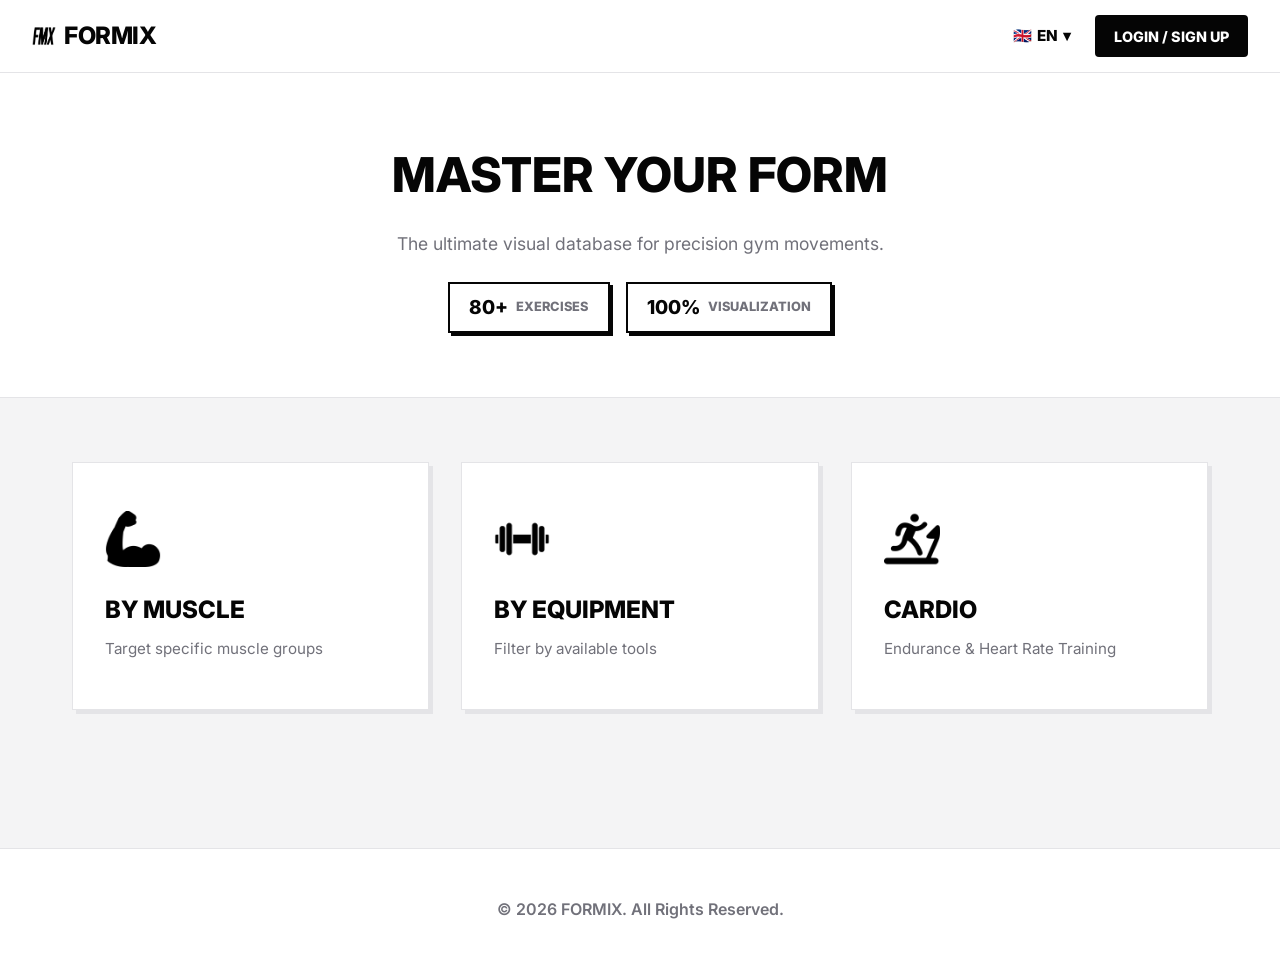
==== commit 5c6ec116: "commit" ====
--- a/index.html
+++ b/index.html
@@ -10,7 +10,7 @@
 </head>
 <body>
     <nav class="navbar">
-        <a href="index.html" class="logo">FORMIX</a>
+        <a href="index.html" class="logo"><img src="assets/mini-logo.png" alt="Logo"> FORMIX</a>
         <div class="nav-right">
             <div class="lang-dropdown">
                 <div class="lang-dropbtn"><span id="current-flag">🇬🇧</span> <span id="current-lang">EN</span> &#9662;</div>
@@ -28,7 +28,7 @@
             <p data-i18n="hero_desc">The ultimate visual database for precision gym movements.</p>
             <div class="db-widget">
                 <div class="db-stat"><span class="db-number">80+</span><span class="db-label" data-i18n="wdg_ex">Exercises</span></div>
-                <div class="db-stat"><span class="db-number">100%</span><span class="db-label" data-i18n="wdg_vis">Visual</span></div>
+                <div class="db-stat"><span class="db-number">100%</span><span class="db-label" data-i18n="wdg_vis">Visualization</span></div>
             </div>
         </div>
     </header>
@@ -38,16 +38,19 @@
                 <div class="card-icon"><img src="assets/biceps.png" alt="Muscle"></div>
                 <h2 data-i18n="nav_muscle">BY MUSCLE</h2>
                 <p data-i18n="nav_muscle_desc">Target specific muscle groups</p>
+                <div class="card-arrow">&rarr;</div>
             </a>
             <a href="equipment.html" class="card">
                 <div class="card-icon"><img src="assets/dumbbells.png" alt="Equipment"></div>
                 <h2 data-i18n="nav_equip">BY EQUIPMENT</h2>
                 <p data-i18n="nav_equip_desc">Filter by available tools</p>
+                <div class="card-arrow">&rarr;</div>
             </a>
             <a href="workouts.html?category=cardio" class="card">
                 <div class="card-icon"><img src="assets/runner.png" alt="Cardio"></div>
                 <h2 data-i18n="nav_cardio">CARDIO</h2>
                 <p data-i18n="nav_cardio_desc">Endurance & Heart Rate Training</p>
+                <div class="card-arrow">&rarr;</div>
             </a>
         </section>
     </main>
--- a/css/style.css
+++ b/css/style.css
@@ -4,7 +4,8 @@
 
 /* NAVBAR & DROPDOWNS */
 .navbar { display: flex; justify-content: space-between; align-items: center; padding: 1rem 2rem; background-color: var(--white); border-bottom: 1px solid var(--gray-border); position: sticky; top: 0; z-index: 100; }
-.logo { font-weight: 800; font-size: 1.5rem; letter-spacing: -0.5px; text-decoration: none; color: var(--black); }
+.logo { font-weight: 800; font-size: 1.5rem; letter-spacing: -0.5px; text-decoration: none; color: var(--black); display: flex; align-items: center; gap: 0.5rem;}
+.logo img { width: 24px; height: 24px; }
 .nav-right { display: flex; align-items: center; gap: 1.5rem; }
 
 .lang-dropdown, .profile-dropdown { position: relative; display: inline-block; cursor: pointer; padding: 0.5rem 0; }
@@ -15,17 +16,19 @@
 .lang-dropdown-content a:hover, .profile-dropdown-content a:hover { background-color: var(--gray-light); padding-left: 20px; }
 
 .nav-profile-pic { width: 35px; height: 35px; border-radius: 50%; object-fit: cover; border: 2px solid var(--black); background: #eee; vertical-align: middle; }
-.btn-primary { background: var(--black); color: var(--white); padding: 0.8rem 1.2rem; text-decoration: none; font-weight: 800; border-radius: 4px; border: none; cursor: pointer; transition: 0.2s; text-align: center; }
-.btn-primary:hover { opacity: 0.8; transform: translateY(-2px); }
+.btn-primary { background: var(--black); color: var(--white); padding: 0.8rem 1.2rem; text-decoration: none; font-weight: 800; border-radius: 4px; border: none; cursor: pointer; transition: 0.2s; text-align: center; font-family: inherit; font-size: 0.9rem; text-transform: uppercase;}
+.btn-primary:hover:not(:disabled) { transform: translateY(-2px); box-shadow: 3px 3px 0px var(--gray-text); }
+.btn-primary:disabled { opacity: 0.5; cursor: not-allowed; }
 .btn-danger { background: #dc2626; color: white; }
+.btn-success { background: #16a34a; color: white; }
+.btn-icon { background: var(--gray-light); border: 1px solid var(--gray-border); padding: 0.5rem; cursor: pointer; border-radius: 4px; transition: 0.2s; font-weight: bold;}
+.btn-icon:hover { background: var(--black); color: var(--white); }
 
-/* HEADERS, WIDGETS & ESTHETIC BACK BUTTON */
+/* HEADERS, WIDGETS & BACK BUTTON */
 .page-header, .hero { position: relative; text-align: center; padding: 4rem 1rem; background-color: var(--white); border-bottom: 1px solid var(--gray-border); }
 .header-back-btn { 
-    position: absolute; left: 2rem; top: 2rem; text-decoration: none; color: var(--black); 
-    font-weight: 800; text-transform: uppercase; font-size: 0.85rem; letter-spacing: 1px; 
-    transition: all 0.3s ease; border: 2px solid var(--black); padding: 0.5rem 1.2rem; 
-    border-radius: 5px; background-color: var(--white); box-shadow: 3px 3px 0px var(--black);
+    position: absolute; right: 2rem; top: 2rem; /* DIPINDAH KE KANAN */
+    text-decoration: none; color: var(--black); font-weight: 800; text-transform: uppercase; font-size: 0.85rem; letter-spacing: 1px; transition: all 0.3s ease; border: 2px solid var(--black); padding: 0.5rem 1.2rem; border-radius: 5px; background-color: var(--white); box-shadow: 3px 3px 0px var(--black);
 }
 .header-back-btn:hover { transform: translate(-2px, -2px); box-shadow: 5px 5px 0px var(--black); background-color: var(--gray-light); }
 .hero h1, .page-header h1 { font-weight: 800; font-size: 3rem; margin: 0; text-transform: uppercase; }
@@ -38,36 +41,50 @@
 /* MAIN GRIDS */
 main { padding: 4rem 2rem; max-width: 1200px; margin: 0 auto; min-height: 50vh; }
 .grid-container, .selection-container { display: grid; grid-template-columns: repeat(auto-fit, minmax(280px, 1fr)); gap: 2rem; }
+.section-header { font-size: 1.5rem; font-weight: 800; color: var(--black); margin: 2rem 0 1.5rem; text-transform: uppercase; border-bottom: 3px solid var(--black); display: inline-block; padding-bottom: 0.5rem; }
+.muscle-section { margin-bottom: 3rem; }
 .card { background-color: var(--white); padding: 3rem 2rem; border: 1px solid var(--gray-border); text-align: left; text-decoration: none; color: var(--black); display: flex; flex-direction: column; transition: 0.3s; position: relative; box-shadow: 4px 4px 0px var(--gray-border); cursor: pointer; }
 .card:hover { transform: translate(-4px, -4px); box-shadow: 8px 8px 0px var(--black); border-color: var(--black); }
 .card-icon img { width: 3.5rem; height: 3.5rem; object-fit: contain; margin-bottom: 1rem; }
 .card h2 { font-weight: 800; font-size: 1.5rem; margin: 0 0 0.5rem 0; text-transform: uppercase; }
 .card p { color: var(--gray-text); margin: 0; font-size: 0.95rem; }
+.card-arrow { position: absolute; bottom: 2rem; right: 2rem; font-size: 1.5rem; opacity: 0; transform: translateX(-10px); transition: all 0.3s ease; font-weight: bold; }
+.card:hover .card-arrow { opacity: 1; transform: translateX(0); } /* ARROW HOVER ONLY */
 
-/* FORMS, AUTH & GOOGLE BUTTON */
+/* FILTER DROPDOWN */
+.filter-wrapper { margin-top: 2rem; display: flex; justify-content: center; align-items: center; gap: 1rem; flex-wrap: wrap; }
+.filter-wrapper label { font-weight: 800; color: var(--gray-text); text-transform: uppercase; font-size: 0.9rem; letter-spacing: 1px; }
+.filter-select { padding: 0.6rem 1.5rem; font-family: var(--font-main); font-size: 0.95rem; font-weight: 800; border: 2px solid var(--black); background-color: var(--white); color: var(--black); cursor: pointer; outline: none; text-transform: uppercase; border-radius: 0px; box-shadow: 3px 3px 0px var(--black); transition: all 0.2s ease; }
+.filter-select:focus { background-color: var(--gray-light); }
+
+/* FORMS & AUTH */
 .auth-container, .account-container { background: var(--white); border: 1px solid var(--black); padding: 3rem; max-width: 450px; margin: 0 auto; box-shadow: 6px 6px 0px var(--black); width: 100%; }
 .auth-container h2 { text-transform: uppercase; font-weight: 800; margin-top: 0; margin-bottom: 1.5rem; text-align: center; }
 .form-group { margin-bottom: 1.5rem; text-align: left; }
 .form-group label { display: block; font-weight: 800; margin-bottom: 0.5rem; text-transform: uppercase; font-size: 0.85rem; }
 .form-group input, .form-group select { width: 100%; padding: 0.8rem; border: 2px solid var(--gray-border); font-family: inherit; font-size: 1rem; transition: 0.3s; }
 .form-group input:focus, .form-group select:focus { outline: none; border-color: var(--black); }
-.google-btn { display: flex; align-items: center; justify-content: center; gap: 12px; background: var(--white); color: var(--gray-text); border: 2px solid var(--gray-border); width: 100%; padding: 0.8rem; font-weight: 800; cursor: pointer; margin-top: 1.5rem; transition: 0.2s; font-family: inherit; font-size: 1rem; border-radius: 4px; }
-.google-btn:hover { background: var(--gray-light); border-color: var(--black); color: var(--black); transform: translateY(-2px); box-shadow: 3px 3px 0px var(--gray-border); }
-.auth-link { display: inline-block; text-align: center; margin-top: 1.5rem; color: var(--gray-text); text-decoration: none; font-weight: 800; font-size: 0.9rem; border-bottom: 2px solid transparent; padding-bottom: 2px; transition: 0.3s; width: 100%; }
-.auth-link:hover { color: var(--black); border-bottom: 2px solid var(--black); }
+.auth-link { display: inline-block; text-align: center; margin-top: 1.5rem; color: var(--black); text-decoration: none; font-weight: 800; font-size: 0.9rem; border-bottom: 2px solid var(--black); padding-bottom: 2px; transition: 0.3s; width: 100%; }
+.auth-link:hover { color: var(--primary); border-color: var(--primary); }
 
-/* CUSTOM WORKOUTS */
+/* CUSTOM & ACTIVE WORKOUTS */
 .cw-header { display: flex; justify-content: space-between; align-items: center; margin-bottom: 2rem; flex-wrap: wrap; gap: 1rem; }
 .cw-item { background: white; border: 1px solid black; padding: 1.5rem; margin-bottom: 1rem; display: flex; justify-content: space-between; align-items: center; box-shadow: 3px 3px 0px black; }
 .cw-item h3 { margin: 0 0 0.5rem 0; font-weight: 800; text-transform: uppercase; }
-.cw-details { color: var(--gray-text); font-size: 0.9rem; }
-.modal { display: none; position: fixed; top: 0; left: 0; width: 100%; height: 100%; background: rgba(0,0,0,0.5); z-index: 1000; justify-content: center; align-items: center; }
+.cw-details { color: var(--gray-text); font-size: 0.9rem; font-weight: 600; }
+.modal { display: none; position: fixed; top: 0; left: 0; width: 100%; height: 100%; background: rgba(0,0,0,0.6); z-index: 1000; justify-content: center; align-items: center; }
 .modal-content { background: white; padding: 2rem; width: 90%; max-width: 600px; border: 2px solid black; box-shadow: 8px 8px 0px black; max-height: 90vh; overflow-y: auto; }
 .close-modal { float: right; font-size: 1.5rem; font-weight: bold; cursor: pointer; }
+.filter-row { display: flex; gap: 0.5rem; margin-bottom: 1rem; }
+.filter-row input, .filter-row select { flex: 1; padding: 0.5rem; border: 1px solid var(--gray-border); font-family: inherit; }
+.ex-list-modal { max-height: 200px; overflow-y: auto; border: 1px solid var(--gray-border); padding: 0.5rem; margin-bottom: 1rem; }
+.ex-list-item { padding: 0.5rem; border-bottom: 1px solid var(--gray-light); cursor: pointer; font-weight: 600; transition: 0.2s;}
+.ex-list-item:hover, .ex-list-item.selected { background: var(--black); color: var(--white); }
+.tracker-row { display: flex; align-items: center; gap: 1rem; margin-top: 1rem; font-weight: 800; }
+.tracker-row span { font-size: 1.2rem; }
 
 /* WORKOUT CARDS */
 .workout-card { background-color: var(--white); border: 1px solid var(--black); display: flex; flex-direction: column; box-shadow: 6px 6px 0px var(--black); margin-bottom: 3rem; transition: 0.3s; }
-.workout-card:hover { transform: translateX(4px); }
 @media(min-width: 850px) { .workout-card { flex-direction: row; } }
 .video-container { flex: 1; position: relative; display: flex; align-items: center; justify-content: center; border-bottom: 1px solid var(--black); padding: 1rem; }
 @media(min-width: 850px) { .video-container { border-right: 1px solid var(--black); border-bottom: none; } }
@@ -76,7 +93,8 @@
 .workout-details h3 { font-weight: 800; font-size: 2rem; margin: 0 0 1rem; text-transform: uppercase; }
 .tags { display: flex; gap: 0.5rem; margin-bottom: 1.5rem; flex-wrap: wrap; }
 .tag { background-color: var(--black); color: var(--white); padding: 0.3rem 0.8rem; font-size: 0.75rem; font-weight: 600; text-transform: uppercase; }
+.steps { padding-left: 1.2rem; margin-bottom:0; }
 
-.fade-in { animation: fadeIn 0.5s ease forwards; }
+.fade-in { animation: fadeIn 0.5s ease forwards; opacity: 0; }
 @keyframes fadeIn { from { opacity:0; transform:translateY(10px); } to { opacity:1; transform:translateY(0); } }
 footer { text-align: center; padding: 3rem; background: var(--white); border-top: 1px solid var(--gray-border); color: var(--gray-text); font-weight: 600; }
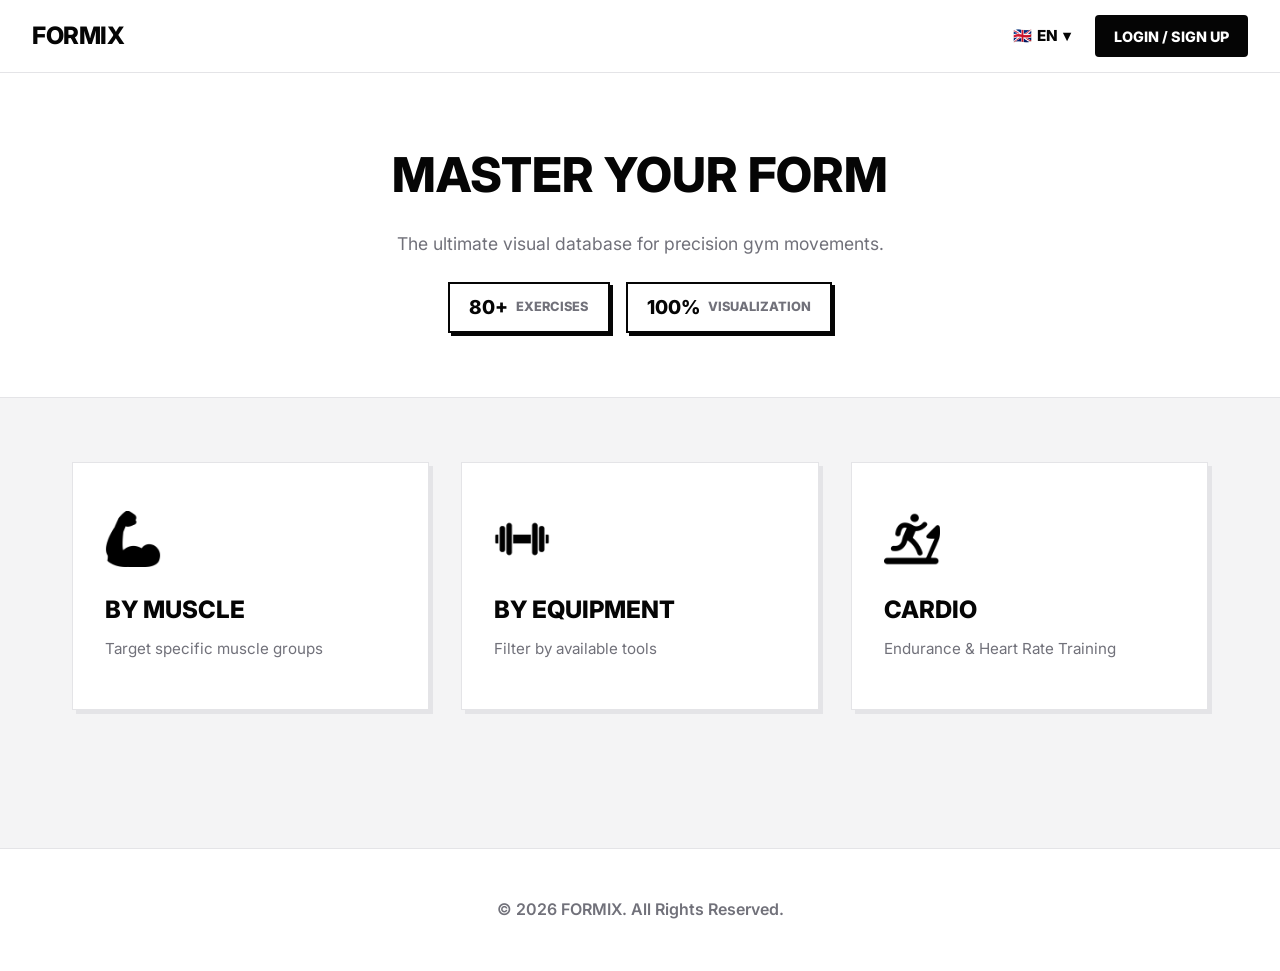
==== commit 5aa8e6fe: "commit" ====
--- a/index.html
+++ b/index.html
@@ -10,7 +10,7 @@
 </head>
 <body>
     <nav class="navbar">
-        <a href="index.html" class="logo"><img src="assets/mini-logo.png" alt="Logo"> FORMIX</a>
+        <a href="index.html" class="logo">FORMIX</a>
         <div class="nav-right">
             <div class="lang-dropdown">
                 <div class="lang-dropbtn"><span id="current-flag">🇬🇧</span> <span id="current-lang">EN</span> &#9662;</div>
--- a/css/style.css
+++ b/css/style.css
@@ -5,7 +5,6 @@
 /* NAVBAR & DROPDOWNS */
 .navbar { display: flex; justify-content: space-between; align-items: center; padding: 1rem 2rem; background-color: var(--white); border-bottom: 1px solid var(--gray-border); position: sticky; top: 0; z-index: 100; }
 .logo { font-weight: 800; font-size: 1.5rem; letter-spacing: -0.5px; text-decoration: none; color: var(--black); display: flex; align-items: center; gap: 0.5rem;}
-.logo img { width: 24px; height: 24px; }
 .nav-right { display: flex; align-items: center; gap: 1.5rem; }
 
 .lang-dropdown, .profile-dropdown { position: relative; display: inline-block; cursor: pointer; padding: 0.5rem 0; }
@@ -27,7 +26,7 @@
 /* HEADERS, WIDGETS & BACK BUTTON */
 .page-header, .hero { position: relative; text-align: center; padding: 4rem 1rem; background-color: var(--white); border-bottom: 1px solid var(--gray-border); }
 .header-back-btn { 
-    position: absolute; right: 2rem; top: 2rem; /* DIPINDAH KE KANAN */
+    position: absolute; right: 2rem; top: 2rem;
     text-decoration: none; color: var(--black); font-weight: 800; text-transform: uppercase; font-size: 0.85rem; letter-spacing: 1px; transition: all 0.3s ease; border: 2px solid var(--black); padding: 0.5rem 1.2rem; border-radius: 5px; background-color: var(--white); box-shadow: 3px 3px 0px var(--black);
 }
 .header-back-btn:hover { transform: translate(-2px, -2px); box-shadow: 5px 5px 0px var(--black); background-color: var(--gray-light); }
@@ -37,6 +36,7 @@
 .db-stat { background: var(--white); border: 2px solid var(--black); padding: 0.5rem 1.2rem; display: flex; align-items: center; gap: 0.5rem; box-shadow: 3px 3px 0px var(--black); }
 .db-number { font-weight: 800; color: var(--black); font-size: 1.2rem; }
 .db-label { font-size: 0.8rem; font-weight: 800; text-transform: uppercase; color: var(--gray-text); }
+.text-center { text-align: center; }
 
 /* MAIN GRIDS */
 main { padding: 4rem 2rem; max-width: 1200px; margin: 0 auto; min-height: 50vh; }
@@ -49,7 +49,7 @@
 .card h2 { font-weight: 800; font-size: 1.5rem; margin: 0 0 0.5rem 0; text-transform: uppercase; }
 .card p { color: var(--gray-text); margin: 0; font-size: 0.95rem; }
 .card-arrow { position: absolute; bottom: 2rem; right: 2rem; font-size: 1.5rem; opacity: 0; transform: translateX(-10px); transition: all 0.3s ease; font-weight: bold; }
-.card:hover .card-arrow { opacity: 1; transform: translateX(0); } /* ARROW HOVER ONLY */
+.card:hover .card-arrow { opacity: 1; transform: translateX(0); }
 
 /* FILTER DROPDOWN */
 .filter-wrapper { margin-top: 2rem; display: flex; justify-content: center; align-items: center; gap: 1rem; flex-wrap: wrap; }
@@ -69,6 +69,7 @@
 
 /* CUSTOM & ACTIVE WORKOUTS */
 .cw-header { display: flex; justify-content: space-between; align-items: center; margin-bottom: 2rem; flex-wrap: wrap; gap: 1rem; }
+.active-header-actions { display: flex; justify-content: center; gap: 1rem; margin-bottom: 2rem; }
 .cw-item { background: white; border: 1px solid black; padding: 1.5rem; margin-bottom: 1rem; display: flex; justify-content: space-between; align-items: center; box-shadow: 3px 3px 0px black; }
 .cw-item h3 { margin: 0 0 0.5rem 0; font-weight: 800; text-transform: uppercase; }
 .cw-details { color: var(--gray-text); font-size: 0.9rem; font-weight: 600; }
@@ -80,16 +81,19 @@
 .ex-list-modal { max-height: 200px; overflow-y: auto; border: 1px solid var(--gray-border); padding: 0.5rem; margin-bottom: 1rem; }
 .ex-list-item { padding: 0.5rem; border-bottom: 1px solid var(--gray-light); cursor: pointer; font-weight: 600; transition: 0.2s;}
 .ex-list-item:hover, .ex-list-item.selected { background: var(--black); color: var(--white); }
-.tracker-row { display: flex; align-items: center; gap: 1rem; margin-top: 1rem; font-weight: 800; }
+.tracker-row { display: flex; align-items: center; gap: 1rem; font-weight: 800; }
 .tracker-row span { font-size: 1.2rem; }
+.edit-controls { display: flex; flex-direction: column; gap: 5px; padding: 1rem; border-left: 1px solid var(--gray-border); align-items: center; justify-content: center; background: var(--gray-light);}
+.edit-controls button { font-size: 0.9rem; padding: 0.4rem 0.6rem; width: 100%;}
 
 /* WORKOUT CARDS */
 .workout-card { background-color: var(--white); border: 1px solid var(--black); display: flex; flex-direction: column; box-shadow: 6px 6px 0px var(--black); margin-bottom: 3rem; transition: 0.3s; }
+.workout-card:hover { transform: translateX(4px); }
 @media(min-width: 850px) { .workout-card { flex-direction: row; } }
 .video-container { flex: 1; position: relative; display: flex; align-items: center; justify-content: center; border-bottom: 1px solid var(--black); padding: 1rem; }
 @media(min-width: 850px) { .video-container { border-right: 1px solid var(--black); border-bottom: none; } }
 .video-container img { width: 100%; max-height: 400px; object-fit: contain; }
-.workout-details { flex: 1; padding: 3rem; }
+.workout-details { flex: 1.5; padding: 3rem; }
 .workout-details h3 { font-weight: 800; font-size: 2rem; margin: 0 0 1rem; text-transform: uppercase; }
 .tags { display: flex; gap: 0.5rem; margin-bottom: 1.5rem; flex-wrap: wrap; }
 .tag { background-color: var(--black); color: var(--white); padding: 0.3rem 0.8rem; font-size: 0.75rem; font-weight: 600; text-transform: uppercase; }
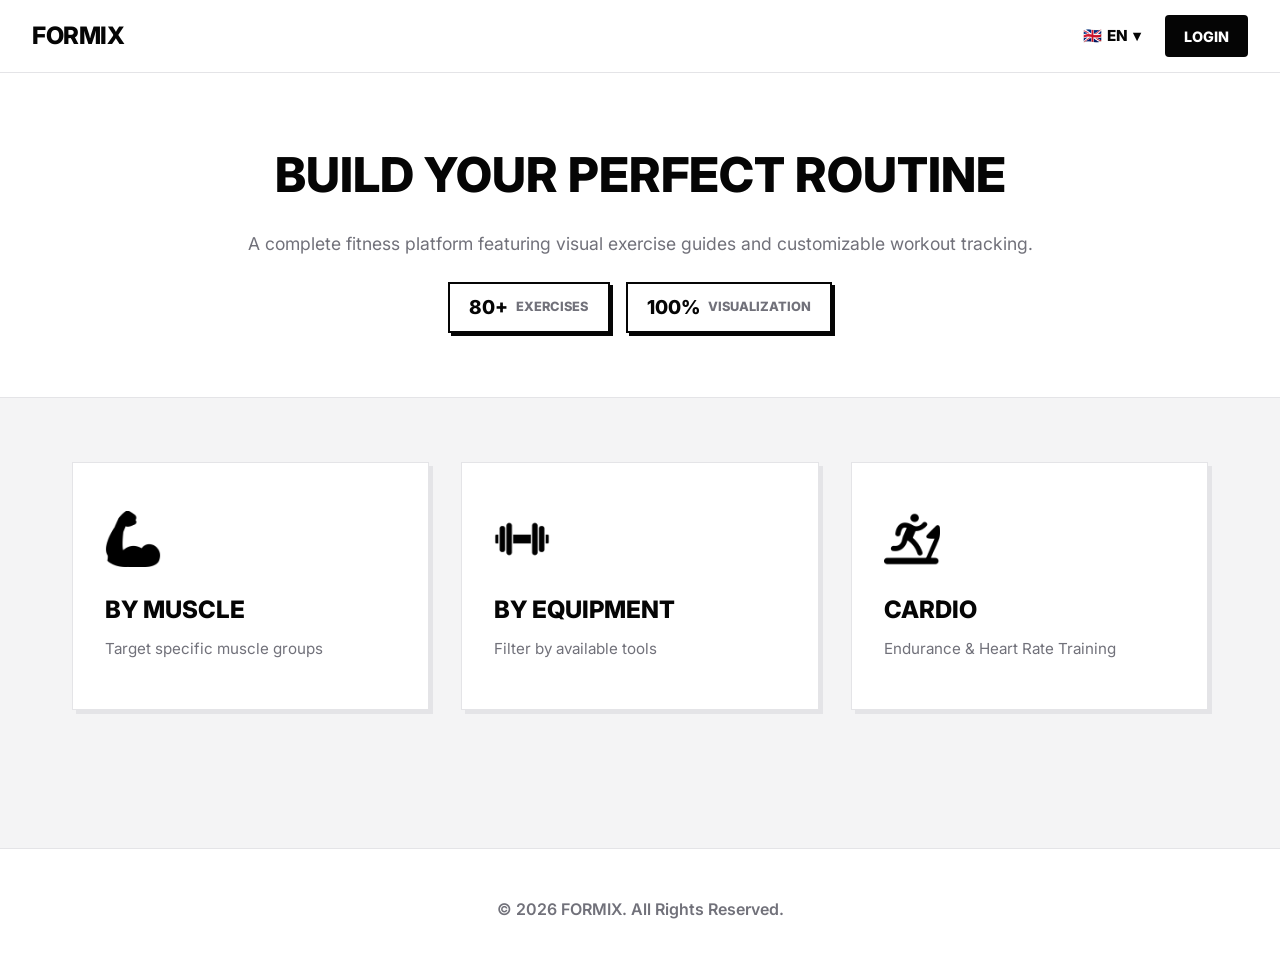
==== commit ce64b9e6: "commit" ====
--- a/index.html
+++ b/index.html
@@ -24,8 +24,8 @@
     </nav>
     <header class="hero">
         <div class="hero-content">
-            <h1 data-i18n="hero_title">MASTER YOUR FORM</h1>
-            <p data-i18n="hero_desc">The ultimate visual database for precision gym movements.</p>
+            <h1 data-i18n="hero_title">BUILD YOUR PERFECT ROUTINE</h1>
+            <p data-i18n="hero_desc">A complete fitness platform featuring visual exercise guides and customizable workout tracking.</p>
             <div class="db-widget">
                 <div class="db-stat"><span class="db-number">80+</span><span class="db-label" data-i18n="wdg_ex">Exercises</span></div>
                 <div class="db-stat"><span class="db-number">100%</span><span class="db-label" data-i18n="wdg_vis">Visualization</span></div>
--- a/css/style.css
+++ b/css/style.css
@@ -5,6 +5,7 @@
 /* NAVBAR & DROPDOWNS */
 .navbar { display: flex; justify-content: space-between; align-items: center; padding: 1rem 2rem; background-color: var(--white); border-bottom: 1px solid var(--gray-border); position: sticky; top: 0; z-index: 100; }
 .logo { font-weight: 800; font-size: 1.5rem; letter-spacing: -0.5px; text-decoration: none; color: var(--black); display: flex; align-items: center; gap: 0.5rem;}
+.logo img { width: 24px; height: 24px; }
 .nav-right { display: flex; align-items: center; gap: 1.5rem; }
 
 .lang-dropdown, .profile-dropdown { position: relative; display: inline-block; cursor: pointer; padding: 0.5rem 0; }
@@ -85,6 +86,12 @@
 .tracker-row span { font-size: 1.2rem; }
 .edit-controls { display: flex; flex-direction: column; gap: 5px; padding: 1rem; border-left: 1px solid var(--gray-border); align-items: center; justify-content: center; background: var(--gray-light);}
 .edit-controls button { font-size: 0.9rem; padding: 0.4rem 0.6rem; width: 100%;}
+.target-badge { display: inline-block; padding: 0.5rem 1rem; background: var(--black); color: var(--white); font-weight: 800; font-size: 1.1rem; border-radius: 4px; margin-bottom: 1rem; letter-spacing: 1px; box-shadow: 3px 3px 0px var(--primary); }
+
+/* ACTIVE WORKOUT INSTRUCTIONS TOGGLE */
+.btn-toggle-inst { background: transparent; color: var(--primary); border: 2px solid var(--primary); padding: 0.5rem 1rem; font-weight: 800; font-family: inherit; font-size: 0.8rem; text-transform: uppercase; cursor: pointer; border-radius: 4px; transition: 0.2s; display: inline-block; }
+.btn-toggle-inst:hover { background: var(--primary); color: var(--white); transform: translate(-2px, -2px); box-shadow: 3px 3px 0px var(--black); }
+.exec-instructions { margin-top: 1.5rem; padding-top: 1.5rem; border-top: 2px dashed var(--gray-border); display: none; animation: fadeIn 0.3s ease; }
 
 /* WORKOUT CARDS */
 .workout-card { background-color: var(--white); border: 1px solid var(--black); display: flex; flex-direction: column; box-shadow: 6px 6px 0px var(--black); margin-bottom: 3rem; transition: 0.3s; }
@@ -101,4 +108,13 @@
 
 .fade-in { animation: fadeIn 0.5s ease forwards; opacity: 0; }
 @keyframes fadeIn { from { opacity:0; transform:translateY(10px); } to { opacity:1; transform:translateY(0); } }
-footer { text-align: center; padding: 3rem; background: var(--white); border-top: 1px solid var(--gray-border); color: var(--gray-text); font-weight: 600; }+footer { text-align: center; padding: 3rem; background: var(--white); border-top: 1px solid var(--gray-border); color: var(--gray-text); font-weight: 600; }
+
+/* MOBILE RESPONSIVENESS */
+@media (max-width: 768px) {
+    .page-header { padding-top: 5.5rem; }
+    .hero h1, .page-header h1 { font-size: 2rem; }
+    .header-back-btn { top: 1.2rem; right: 1.2rem; padding: 0.4rem 0.8rem; font-size: 0.7rem; box-shadow: 2px 2px 0px var(--black); }
+    .header-back-btn:hover { transform: translate(-1px, -1px); box-shadow: 3px 3px 0px var(--black); }
+    .workout-card { flex-direction: column; }
+}
